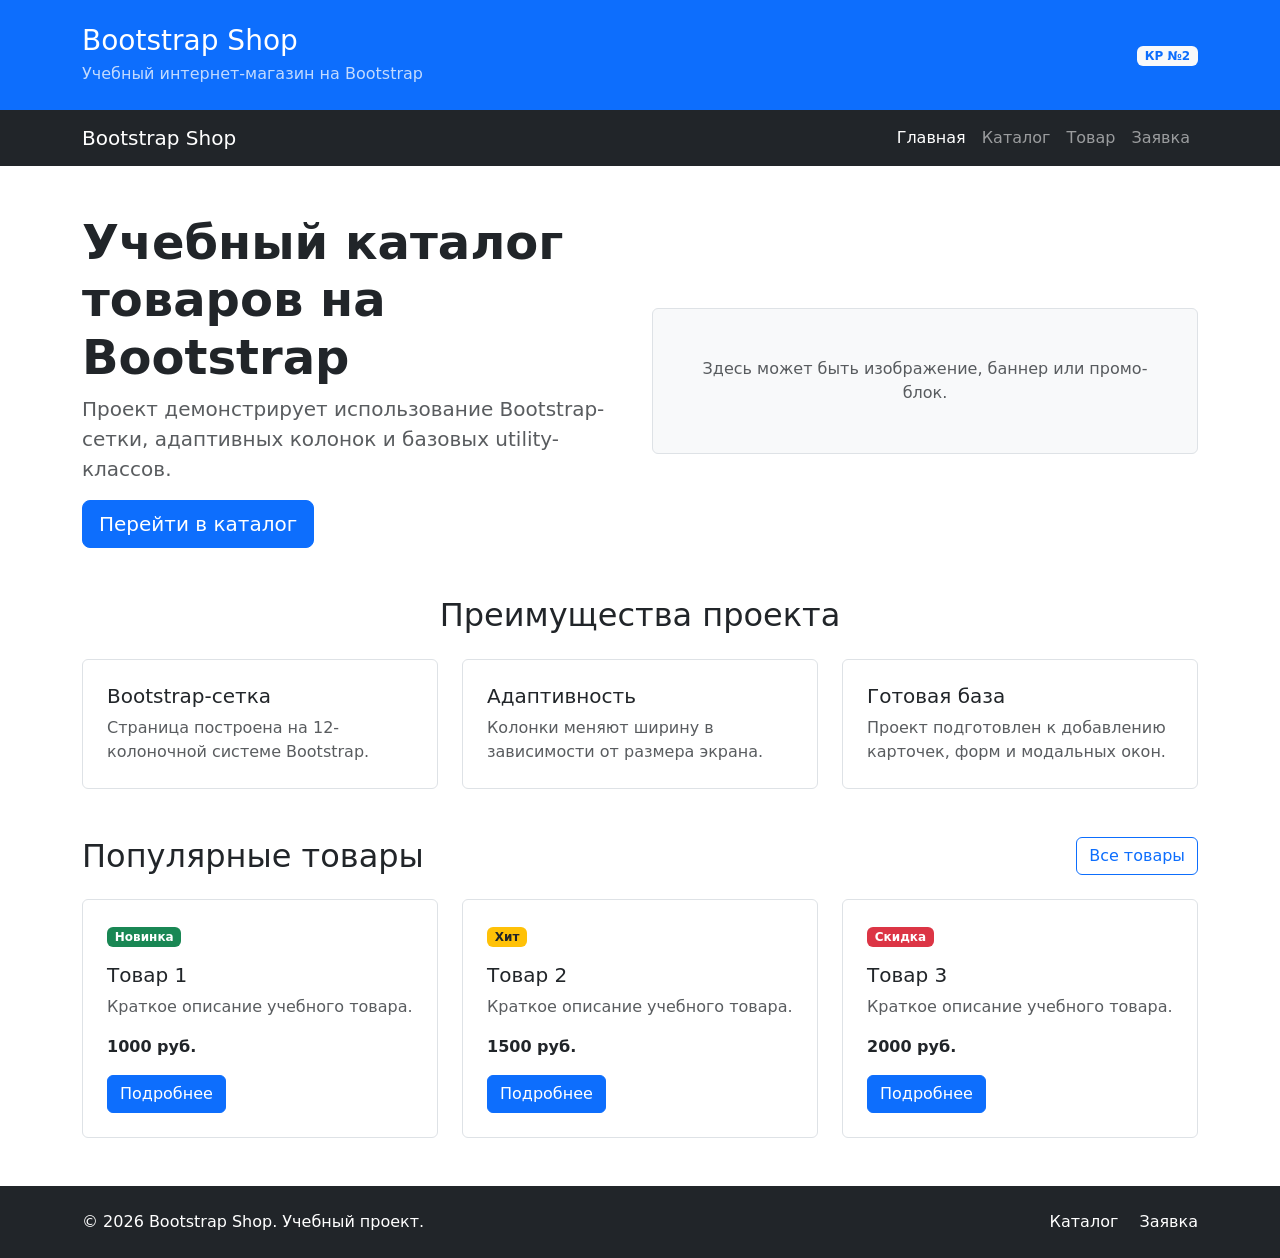
==== index.html @ 8add04d4 "feat: create Bootstrap grid homepage" ====
<!DOCTYPE html>
<html lang="ru">
<head>
  <meta charset="UTF-8">
  <meta name="viewport" content="width=device-width, initial-scale=1.0">
  <title>Главная — Bootstrap Shop</title>

  <link
    href="https://cdn.jsdelivr.net/npm/bootstrap@5.3.3/dist/css/bootstrap.min.css"
    rel="stylesheet"
  >
  <link rel="stylesheet" href="css/custom.css">
</head>
<body>
    <header class="bg-primary text-white py-4">
        <div class="container">
            <div class="row align-items-center">
            <div class="col-12 col-md-8">
                <h1 class="h3 mb-1">Bootstrap Shop</h1>
                <p class="mb-0 opacity-75">
                Учебный интернет-магазин на Bootstrap
                </p>
            </div>

            <div class="col-12 col-md-4 text-md-end mt-3 mt-md-0">
                <span class="badge bg-light text-primary">
                КР №2
                </span>
            </div>
            </div>
        </div>
    </header>

    <nav class="navbar navbar-expand-lg navbar-dark bg-dark">
        <div class="container">
            <a class="navbar-brand" href="index.html">Bootstrap Shop</a>

            <button
            class="navbar-toggler"
            type="button"
            data-bs-toggle="collapse"
            data-bs-target="#mainNavbar"
            aria-controls="mainNavbar"
            aria-expanded="false"
            aria-label="Переключить навигацию"
            >
            <span class="navbar-toggler-icon"></span>
            </button>

            <div class="collapse navbar-collapse" id="mainNavbar">
            <ul class="navbar-nav ms-auto">
                <li class="nav-item">
                <a class="nav-link active" aria-current="page" href="index.html">
                    Главная
                </a>
                </li>
                <li class="nav-item">
                <a class="nav-link" href="catalog.html">Каталог</a>
                </li>
                <li class="nav-item">
                <a class="nav-link" href="product.html">Товар</a>
                </li>
                <li class="nav-item">
                <a class="nav-link" href="order.html">Заявка</a>
                </li>
            </ul>
            </div>
        </div>
    </nav>

    <main>
        <section class="container my-5">
            <div class="row align-items-center g-4">
            <div class="col-12 col-lg-6">
                <h2 class="display-5 fw-bold">
                Учебный каталог товаров на Bootstrap
                </h2>
                <p class="lead text-muted">
                Проект демонстрирует использование Bootstrap-сетки,
                адаптивных колонок и базовых utility-классов.
                </p>
                <a class="btn btn-primary btn-lg" href="catalog.html">
                Перейти в каталог
                </a>
            </div>

            <div class="col-12 col-lg-6">
                <div class="p-5 bg-light border rounded text-center">
                <p class="mb-0 text-muted">
                    Здесь может быть изображение, баннер или промо-блок.
                </p>
                </div>
            </div>
            </div>
        </section>

        <section class="container my-5">
            <h2 class="text-center mb-4">Преимущества проекта</h2>

            <div class="row g-4">
                <div class="col-12 col-md-4">
                <div class="p-4 border rounded h-100 bg-white">
                    <h3 class="h5">Bootstrap-сетка</h3>
                    <p class="mb-0 text-muted">
                    Страница построена на 12-колоночной системе Bootstrap.
                    </p>
                </div>
                </div>

                <div class="col-12 col-md-4">
                <div class="p-4 border rounded h-100 bg-white">
                    <h3 class="h5">Адаптивность</h3>
                    <p class="mb-0 text-muted">
                    Колонки меняют ширину в зависимости от размера экрана.
                    </p>
                </div>
                </div>

                <div class="col-12 col-md-4">
                <div class="p-4 border rounded h-100 bg-white">
                    <h3 class="h5">Готовая база</h3>
                    <p class="mb-0 text-muted">
                    Проект подготовлен к добавлению карточек, форм и модальных окон.
                    </p>
                </div>
                </div>
            </div>
        </section>

        <section class="container my-5">
            <div class="d-flex justify-content-between align-items-center mb-4">
                <h2 class="mb-0">Популярные товары</h2>
                <a class="btn btn-outline-primary" href="catalog.html">
                Все товары
                </a>
            </div>

            <div class="row g-4">
                <div class="col-12 col-md-6 col-lg-4">
                <div class="border rounded h-100 p-4">
                    <span class="badge bg-success mb-3">Новинка</span>
                    <h3 class="h5">Товар 1</h3>
                    <p class="text-muted">
                    Краткое описание учебного товара.
                    </p>
                    <p class="fw-bold mb-3">1000 руб.</p>
                    <a class="btn btn-primary" href="product.html">
                    Подробнее
                    </a>
                </div>
                </div>

                <div class="col-12 col-md-6 col-lg-4">
                <div class="border rounded h-100 p-4">
                    <span class="badge bg-warning text-dark mb-3">Хит</span>
                    <h3 class="h5">Товар 2</h3>
                    <p class="text-muted">
                    Краткое описание учебного товара.
                    </p>
                    <p class="fw-bold mb-3">1500 руб.</p>
                    <a class="btn btn-primary" href="product.html">
                    Подробнее
                    </a>
                </div>
                </div>

                <div class="col-12 col-md-6 col-lg-4">
                <div class="border rounded h-100 p-4">
                    <span class="badge bg-danger mb-3">Скидка</span>
                    <h3 class="h5">Товар 3</h3>
                    <p class="text-muted">
                    Краткое описание учебного товара.
                    </p>
                    <p class="fw-bold mb-3">2000 руб.</p>
                    <a class="btn btn-primary" href="product.html">
                    Подробнее
                    </a>
                </div>
                </div>
            </div>
        </section>

        <footer class="bg-dark text-white py-4 mt-5">
            <div class="container">
                <div class="row align-items-center g-3">
                <div class="col-12 col-md-6">
                    <p class="mb-0">
                    &copy; 2026 Bootstrap Shop. Учебный проект.
                    </p>
                </div>

                <div class="col-12 col-md-6 text-md-end">
                    <a class="text-white text-decoration-none me-3" href="catalog.html">
                    Каталог
                    </a>
                    <a class="text-white text-decoration-none" href="order.html">
                    Заявка
                    </a>
                </div>
                </div>
            </div>
        </footer>

    </main>


    <script
        src="https://cdn.jsdelivr.net/npm/bootstrap@5.3.3/dist/js/bootstrap.bundle.min.js">
    </script>
</body>
</html>
---- css/custom.css ----
body {
  min-height: 100vh;
}

.placeholder-box {
  min-height: 240px;
}
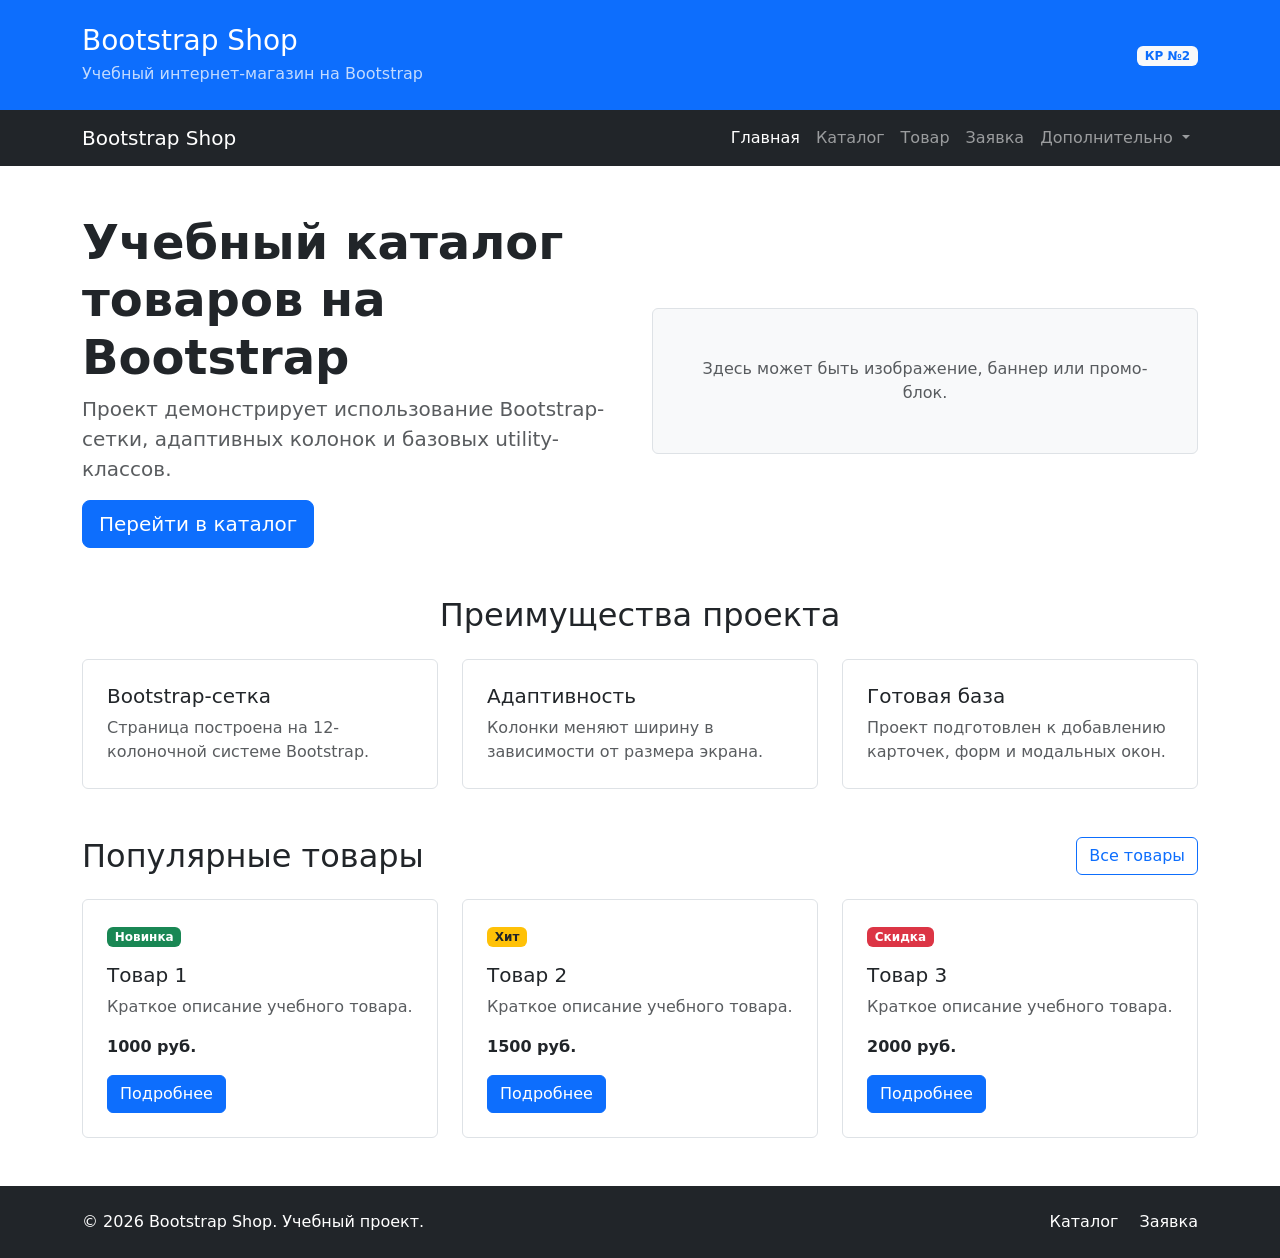
==== commit 9badb470: "feat: add Bootstrap components pages" ====
--- a/index.html
+++ b/index.html
@@ -50,23 +50,42 @@
             <div class="collapse navbar-collapse" id="mainNavbar">
             <ul class="navbar-nav ms-auto">
                 <li class="nav-item">
-                <a class="nav-link active" aria-current="page" href="index.html">
-                    Главная
+                <a class="nav-link active" href="index.html">Главная</a>
+                </li>
+
+                <li class="nav-item">
+                <a class="nav-link" href="catalog.html">Каталог</a>
+                </li>
+
+                <li class="nav-item">
+                <a class="nav-link" href="product.html">Товар</a>
+                </li>
+
+                <li class="nav-item">
+                <a class="nav-link" href="order.html">Заявка</a>
+                </li>
+
+                <li class="nav-item dropdown">
+                <a
+                    class="nav-link dropdown-toggle"
+                    href="#"
+                    role="button"
+                    data-bs-toggle="dropdown"
+                    aria-expanded="false"
+                >
+                    Дополнительно
                 </a>
-                </li>
-                <li class="nav-item">
-                <a class="nav-link" href="catalog.html">Каталог</a>
-                </li>
-                <li class="nav-item">
-                <a class="nav-link" href="product.html">Товар</a>
-                </li>
-                <li class="nav-item">
-                <a class="nav-link" href="order.html">Заявка</a>
+                <ul class="dropdown-menu">
+                    <li><a class="dropdown-item" href="catalog.html">Все товары</a></li>
+                    <li><a class="dropdown-item" href="order.html">Оформить заявку</a></li>
+                    <li><a class="dropdown-item" href="index.html#popular">Популярное</a></li>
+                </ul>
                 </li>
             </ul>
             </div>
         </div>
     </nav>
+
 
     <main>
         <section class="container my-5">
--- a/css/custom.css
+++ b/css/custom.css
@@ -5,3 +5,12 @@
 .placeholder-box {
   min-height: 240px;
 }
+
+.placeholder-image {
+  min-height: 320px;
+}
+
+.card-img-top {
+  height: 180px;
+  object-fit: cover;
+}
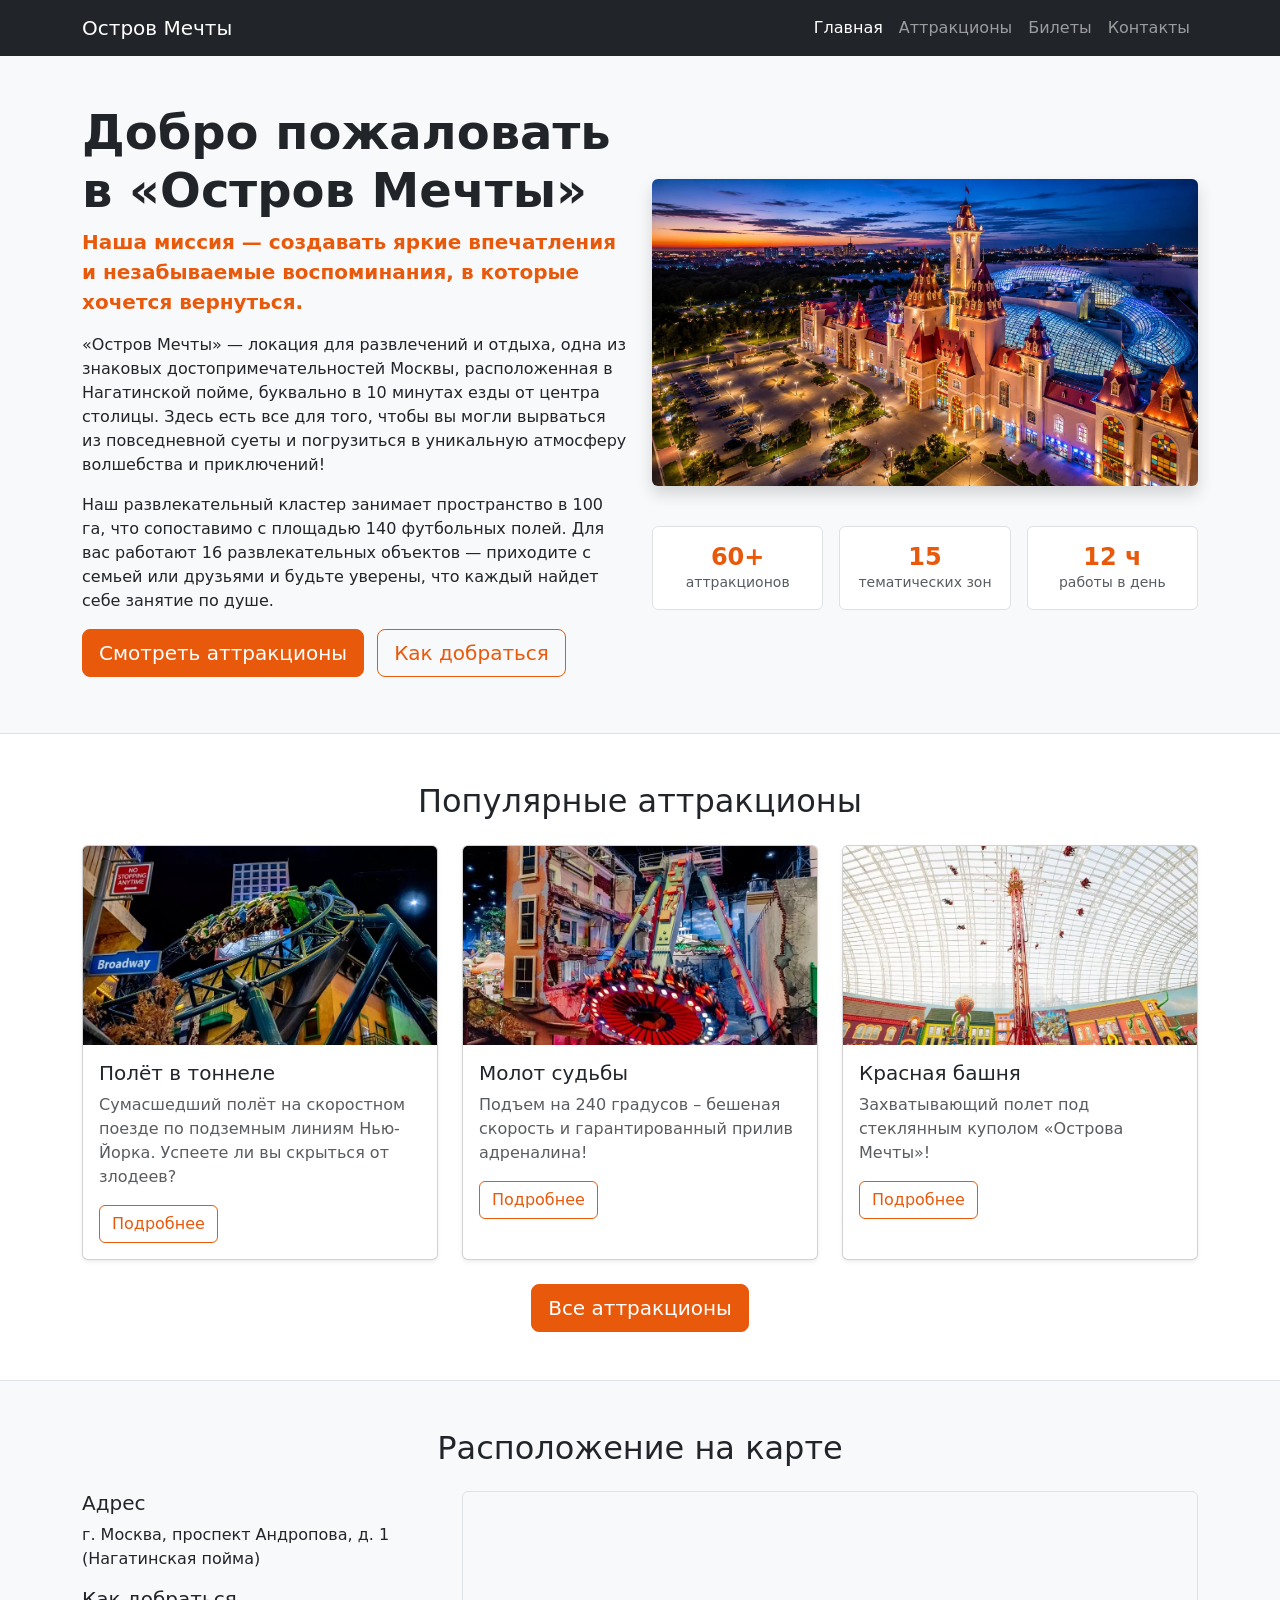
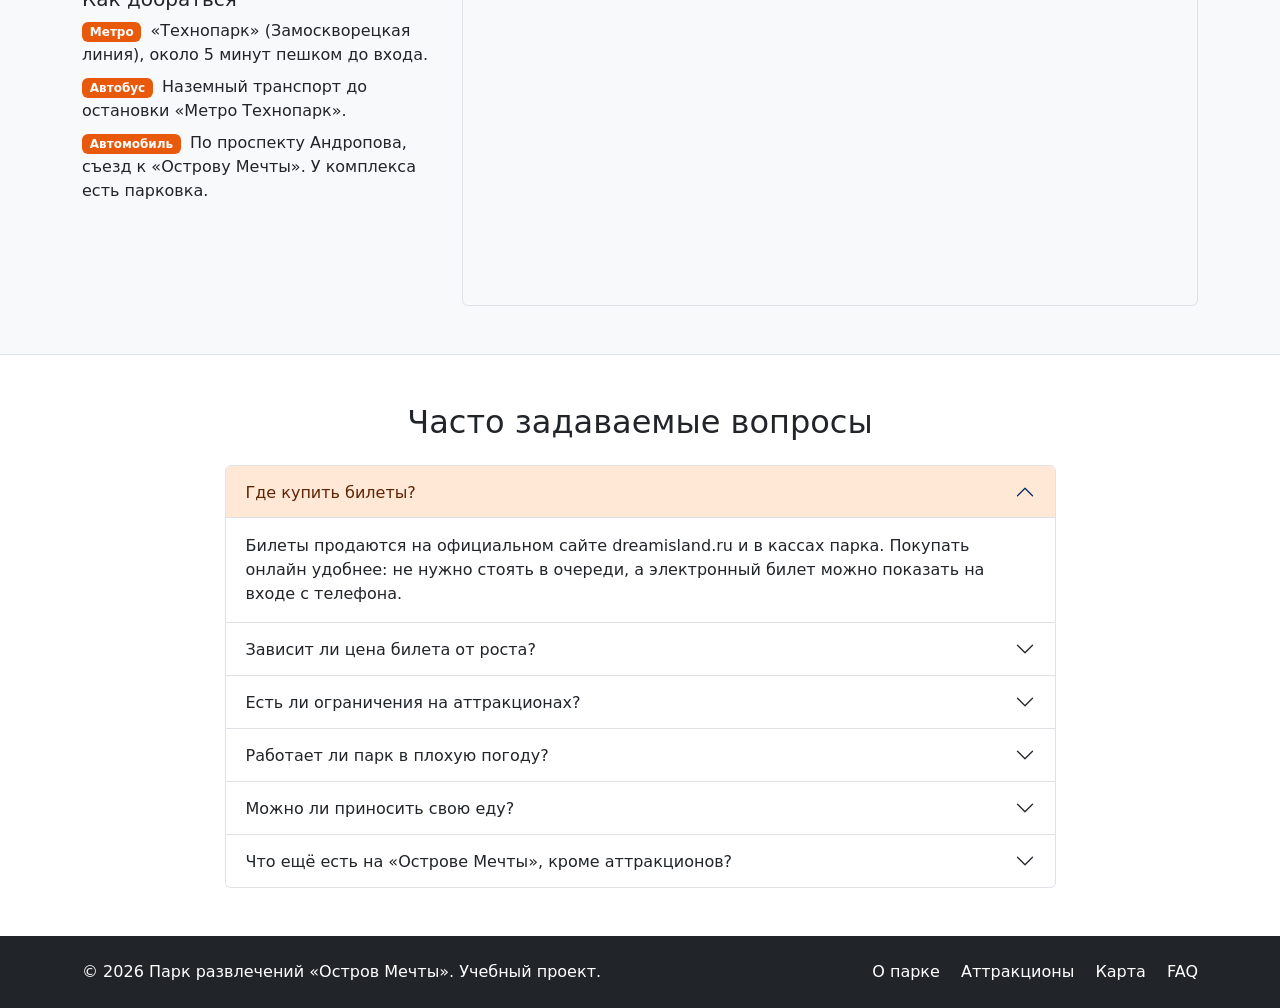
==== commit ef96093e: "fix: prepare Bootstrap project for submission" ====
--- a/index.html
+++ b/index.html
@@ -3,7 +3,7 @@
 <head>
   <meta charset="UTF-8">
   <meta name="viewport" content="width=device-width, initial-scale=1.0">
-  <title>Главная — Bootstrap Shop</title>
+  <title>Главная — Парк развлечений «Остров Мечты»</title>
 
   <link
     href="https://cdn.jsdelivr.net/npm/bootstrap@5.3.3/dist/css/bootstrap.min.css"
@@ -11,217 +11,288 @@
   >
   <link rel="stylesheet" href="css/custom.css">
 </head>
-<body>
-    <header class="bg-primary text-white py-4">
-        <div class="container">
-            <div class="row align-items-center">
-            <div class="col-12 col-md-8">
-                <h1 class="h3 mb-1">Bootstrap Shop</h1>
-                <p class="mb-0 opacity-75">
-                Учебный интернет-магазин на Bootstrap
-                </p>
-            </div>
-
-            <div class="col-12 col-md-4 text-md-end mt-3 mt-md-0">
-                <span class="badge bg-light text-primary">
-                КР №2
-                </span>
-            </div>
-            </div>
-        </div>
-    </header>
-
+<body class="theme-orange">
     <nav class="navbar navbar-expand-lg navbar-dark bg-dark">
         <div class="container">
-            <a class="navbar-brand" href="index.html">Bootstrap Shop</a>
+            <a class="navbar-brand" href="index.html">Остров Мечты</a>
 
             <button
-            class="navbar-toggler"
-            type="button"
-            data-bs-toggle="collapse"
-            data-bs-target="#mainNavbar"
-            aria-controls="mainNavbar"
-            aria-expanded="false"
-            aria-label="Переключить навигацию"
+                class="navbar-toggler"
+                type="button"
+                data-bs-toggle="collapse"
+                data-bs-target="#mainNavbar"
+                aria-controls="mainNavbar"
+                aria-expanded="false"
+                aria-label="Переключить навигацию"
             >
-            <span class="navbar-toggler-icon"></span>
+                <span class="navbar-toggler-icon"></span>
             </button>
 
             <div class="collapse navbar-collapse" id="mainNavbar">
-            <ul class="navbar-nav ms-auto">
-                <li class="nav-item">
-                <a class="nav-link active" href="index.html">Главная</a>
-                </li>
-
-                <li class="nav-item">
-                <a class="nav-link" href="catalog.html">Каталог</a>
-                </li>
-
-                <li class="nav-item">
-                <a class="nav-link" href="product.html">Товар</a>
-                </li>
-
-                <li class="nav-item">
-                <a class="nav-link" href="order.html">Заявка</a>
-                </li>
-
-                <li class="nav-item dropdown">
-                <a
-                    class="nav-link dropdown-toggle"
-                    href="#"
-                    role="button"
-                    data-bs-toggle="dropdown"
-                    aria-expanded="false"
-                >
-                    Дополнительно
-                </a>
-                <ul class="dropdown-menu">
-                    <li><a class="dropdown-item" href="catalog.html">Все товары</a></li>
-                    <li><a class="dropdown-item" href="order.html">Оформить заявку</a></li>
-                    <li><a class="dropdown-item" href="index.html#popular">Популярное</a></li>
+                <ul class="navbar-nav ms-auto">
+                    <li class="nav-item">
+                        <a class="nav-link active" aria-current="page" href="index.html">Главная</a>
+                    </li>
+                    <li class="nav-item">
+                        <a class="nav-link" href="catalog.html">Аттракционы</a>
+                    </li>
+                    <li class="nav-item">
+                        <a class="nav-link" href="order.html">Билеты</a>
+                    </li>
+                    <li class="nav-item">
+                        <a class="nav-link" href="contacts.html">Контакты</a>
+                    </li>
                 </ul>
-                </li>
-            </ul>
             </div>
         </div>
     </nav>
 
-
     <main>
-        <section class="container my-5">
-            <div class="row align-items-center g-4">
-            <div class="col-12 col-lg-6">
-                <h2 class="display-5 fw-bold">
-                Учебный каталог товаров на Bootstrap
-                </h2>
-                <p class="lead text-muted">
-                Проект демонстрирует использование Bootstrap-сетки,
-                адаптивных колонок и базовых utility-классов.
-                </p>
-                <a class="btn btn-primary btn-lg" href="catalog.html">
-                Перейти в каталог
-                </a>
-            </div>
-
-            <div class="col-12 col-lg-6">
-                <div class="p-5 bg-light border rounded text-center">
-                <p class="mb-0 text-muted">
-                    Здесь может быть изображение, баннер или промо-блок.
-                </p>
-                </div>
-            </div>
+        <section id="about" class="bg-light border-bottom">
+            <div class="container py-5">
+                <div class="row align-items-center g-4">
+                    <div class="col-12 col-lg-6">
+                        <h2 class="display-5 fw-bold">Добро пожаловать в «Остров Мечты»</h2>
+                        <p class="lead text-primary fw-semibold">
+                            Наша миссия — создавать яркие впечатления и незабываемые воспоминания, в которые хочется вернуться.
+                        </p>
+                        <p>
+                            «Остров Мечты» — локация для развлечений и отдыха, одна из знаковых достопримечательностей Москвы, расположенная в Нагатинской пойме, буквально в 10 минутах езды от центра столицы.
+                            Здесь есть все для того, чтобы вы могли вырваться из повседневной суеты и погрузиться в уникальную атмосферу волшебства и приключений!
+                        </p>
+                        <p>
+                            Наш развлекательный кластер занимает пространство в 100 га, что сопоставимо с площадью 140 футбольных полей. Для вас работают 16 развлекательных объектов — приходите с семьей или друзьями и будьте уверены, что каждый найдет себе занятие по душе.
+                        </p>
+                        <a class="btn btn-primary btn-lg me-2 mb-2" href="#attractions">Смотреть аттракционы</a>
+                        <a class="btn btn-outline-primary btn-lg mb-2" href="#map">Как добраться</a>
+                    </div>
+
+                    <div class="col-12 col-lg-6">
+                        <img
+                            src="images/pic1.jpg"
+                            class="img-fluid rounded shadow"
+                            alt="Общий вид парка развлечений «Остров Мечты» с колесом обозрения"
+                        >
+                        <div class="row text-center mt-4 g-3">
+                            <div class="col-4">
+                                <div class="p-3 bg-white border rounded h-100">
+                                    <p class="h4 fw-bold text-primary mb-0">60+</p>
+                                    <p class="small text-muted mb-0">аттракционов</p>
+                                </div>
+                            </div>
+                            <div class="col-4">
+                                <div class="p-3 bg-white border rounded h-100">
+                                    <p class="h4 fw-bold text-primary mb-0">15</p>
+                                    <p class="small text-muted mb-0">тематических зон</p>
+                                </div>
+                            </div>
+                            <div class="col-4">
+                                <div class="p-3 bg-white border rounded h-100">
+                                    <p class="h4 fw-bold text-primary mb-0">12 ч</p>
+                                    <p class="small text-muted mb-0">работы в день</p>
+                                </div>
+                            </div>
+                        </div>
+                    </div>
+                </div>
             </div>
         </section>
 
-        <section class="container my-5">
-            <h2 class="text-center mb-4">Преимущества проекта</h2>
-
-            <div class="row g-4">
-                <div class="col-12 col-md-4">
-                <div class="p-4 border rounded h-100 bg-white">
-                    <h3 class="h5">Bootstrap-сетка</h3>
-                    <p class="mb-0 text-muted">
-                    Страница построена на 12-колоночной системе Bootstrap.
-                    </p>
-                </div>
-                </div>
-
-                <div class="col-12 col-md-4">
-                <div class="p-4 border rounded h-100 bg-white">
-                    <h3 class="h5">Адаптивность</h3>
-                    <p class="mb-0 text-muted">
-                    Колонки меняют ширину в зависимости от размера экрана.
-                    </p>
-                </div>
-                </div>
-
-                <div class="col-12 col-md-4">
-                <div class="p-4 border rounded h-100 bg-white">
-                    <h3 class="h5">Готовая база</h3>
-                    <p class="mb-0 text-muted">
-                    Проект подготовлен к добавлению карточек, форм и модальных окон.
-                    </p>
-                </div>
-                </div>
-            </div>
-        </section>
-
-        <section class="container my-5">
-            <div class="d-flex justify-content-between align-items-center mb-4">
-                <h2 class="mb-0">Популярные товары</h2>
-                <a class="btn btn-outline-primary" href="catalog.html">
-                Все товары
-                </a>
-            </div>
+        <section id="attractions" class="container my-5">
+            <h2 class="text-center mb-4">Популярные аттракционы</h2>
 
             <div class="row g-4">
                 <div class="col-12 col-md-6 col-lg-4">
-                <div class="border rounded h-100 p-4">
-                    <span class="badge bg-success mb-3">Новинка</span>
-                    <h3 class="h5">Товар 1</h3>
-                    <p class="text-muted">
-                    Краткое описание учебного товара.
-                    </p>
-                    <p class="fw-bold mb-3">1000 руб.</p>
-                    <a class="btn btn-primary" href="product.html">
-                    Подробнее
-                    </a>
-                </div>
+                    <div class="card h-100 shadow-sm">
+                        <div class="ratio ratio-16x9"><img src="images/pic2.webp" class="card-img-top object-fit-cover" alt="Полёт в тоннеле с мёртвыми петлями"></div>
+                        <div class="card-body">
+                            <h3 class="h5 card-title">Полёт в тоннеле</h3>
+                            <p class="card-text text-muted">
+                                Сумасшедший полёт на скоростном поезде по подземным линиям Нью-Йорка. Успеете ли вы скрыться от злодеев?
+                            </p>
+                            <a class="btn btn-outline-primary" href="attraction-tunnel.html">Подробнее</a>
+                        </div>
+                    </div>
                 </div>
 
                 <div class="col-12 col-md-6 col-lg-4">
-                <div class="border rounded h-100 p-4">
-                    <span class="badge bg-warning text-dark mb-3">Хит</span>
-                    <h3 class="h5">Товар 2</h3>
-                    <p class="text-muted">
-                    Краткое описание учебного товара.
-                    </p>
-                    <p class="fw-bold mb-3">1500 руб.</p>
-                    <a class="btn btn-primary" href="product.html">
-                    Подробнее
-                    </a>
-                </div>
+                    <div class="card h-100 shadow-sm">
+                        <div class="ratio ratio-16x9"><img src="images/pic3.webp" class="card-img-top object-fit-cover" alt="Молот судьбы"></div>
+                        <div class="card-body">
+                            <h3 class="h5 card-title">Молот судьбы</h3>
+                            <p class="card-text text-muted">
+                                Подъем на 240 градусов – бешеная скорость и гарантированный прилив адреналина!
+                            </p>
+                            <a class="btn btn-outline-primary" href="attraction-hammer.html">Подробнее</a>
+                        </div>
+                    </div>
                 </div>
 
                 <div class="col-12 col-md-6 col-lg-4">
-                <div class="border rounded h-100 p-4">
-                    <span class="badge bg-danger mb-3">Скидка</span>
-                    <h3 class="h5">Товар 3</h3>
-                    <p class="text-muted">
-                    Краткое описание учебного товара.
-                    </p>
-                    <p class="fw-bold mb-3">2000 руб.</p>
-                    <a class="btn btn-primary" href="product.html">
-                    Подробнее
-                    </a>
-                </div>
-                </div>
+                    <div class="card h-100 shadow-sm">
+                        <div class="ratio ratio-16x9"><img src="images/pic4.webp" class="card-img-top object-fit-cover" alt="Красная башня"></div>
+                        <div class="card-body">
+                            <h3 class="h5 card-title">Красная башня</h3>
+                            <p class="card-text text-muted">
+                                Захватывающий полет под стеклянным куполом «Острова Мечты»!
+                            </p>
+                            <a class="btn btn-outline-primary" href="attraction-tower.html">Подробнее</a>
+                        </div>
+                    </div>
+                </div>
+            </div>
+            <div class="text-center mt-4">
+                <a class="btn btn-primary btn-lg" href="catalog.html">Все аттракционы</a>
             </div>
         </section>
 
-        <footer class="bg-dark text-white py-4 mt-5">
-            <div class="container">
-                <div class="row align-items-center g-3">
+        <section id="map" class="bg-light border-top border-bottom">
+            <div class="container py-5">
+                <h2 class="text-center mb-4">Расположение на карте</h2>
+
+                <div class="row g-4">
+                    <div class="col-12 col-lg-4">
+                        <h3 class="h5">Адрес</h3>
+                        <p>г. Москва, проспект Андропова, д. 1 (Нагатинская пойма)</p>
+
+                        <h3 class="h5">Как добраться</h3>
+                        <ul class="list-unstyled">
+                            <li class="mb-2">
+                                <span class="badge bg-primary me-1">Метро</span>
+                                «Технопарк» (Замоскворецкая линия), около 5 минут пешком до входа.
+                            </li>
+                            <li class="mb-2">
+                                <span class="badge bg-primary me-1">Автобус</span>
+                                Наземный транспорт до остановки «Метро Технопарк».
+                            </li>
+                            <li class="mb-2">
+                                <span class="badge bg-primary me-1">Автомобиль</span>
+                                По проспекту Андропова, съезд к «Острову Мечты». У комплекса есть парковка.
+                            </li>
+                        </ul>
+                    </div>
+
+                    <div class="col-12 col-lg-8">
+                        <div class="ratio ratio-16x9 border rounded overflow-hidden">
+                            <iframe
+                                src="https://yandex.ru/map-widget/v1/?text=Остров%20Мечты%2C%20проспект%20Андропова%2C%201%2C%20Москва&amp;z=15"
+                                title="Карта: расположение парка развлечений «Остров Мечты»"
+                                loading="lazy"
+                                allowfullscreen
+                            ></iframe>
+                        </div>
+                    </div>
+                </div>
+            </div>
+        </section>
+
+        <section id="faq" class="container my-5">
+            <h2 class="text-center mb-4">Часто задаваемые вопросы</h2>
+
+            <div class="row justify-content-center">
+                <div class="col-12 col-lg-9">
+                    <div class="accordion" id="faqAccordion">
+                        <div class="accordion-item">
+                            <h3 class="accordion-header">
+                                <button class="accordion-button" type="button" data-bs-toggle="collapse" data-bs-target="#faq1" aria-expanded="true" aria-controls="faq1">
+                                    Где купить билеты?
+                                </button>
+                            </h3>
+                            <div id="faq1" class="accordion-collapse collapse show" data-bs-parent="#faqAccordion">
+                                <div class="accordion-body">
+                                    Билеты продаются на официальном сайте dreamisland.ru и в кассах парка. Покупать онлайн удобнее: не нужно стоять в очереди, а электронный билет можно показать на входе с телефона.
+                                </div>
+                            </div>
+                        </div>
+
+                        <div class="accordion-item">
+                            <h3 class="accordion-header">
+                                <button class="accordion-button collapsed" type="button" data-bs-toggle="collapse" data-bs-target="#faq2" aria-expanded="false" aria-controls="faq2">
+                                    Зависит ли цена билета от роста?
+                                </button>
+                            </h3>
+                            <div id="faq2" class="accordion-collapse collapse" data-bs-parent="#faqAccordion">
+                                <div class="accordion-body">
+                                    Да. Категория билета определяется ростом гостя, а не возрастом: рост измеряют на входе. Стоимость также зависит от дня посещения (будни или выходные). Актуальные цены смотрите на сайте парка.
+                                </div>
+                            </div>
+                        </div>
+
+                        <div class="accordion-item">
+                            <h3 class="accordion-header">
+                                <button class="accordion-button collapsed" type="button" data-bs-toggle="collapse" data-bs-target="#faq3" aria-expanded="false" aria-controls="faq3">
+                                    Есть ли ограничения на аттракционах?
+                                </button>
+                            </h3>
+                            <div id="faq3" class="accordion-collapse collapse" data-bs-parent="#faqAccordion">
+                                <div class="accordion-body">
+                                    У каждого аттракциона свои требования по росту, а иногда и по состоянию здоровья. Они указаны на табличке у входа на аттракцион. Маленькие дети катаются только в сопровождении взрослого.
+                                </div>
+                            </div>
+                        </div>
+
+                        <div class="accordion-item">
+                            <h3 class="accordion-header">
+                                <button class="accordion-button collapsed" type="button" data-bs-toggle="collapse" data-bs-target="#faq4" aria-expanded="false" aria-controls="faq4">
+                                    Работает ли парк в плохую погоду?
+                                </button>
+                            </h3>
+                            <div id="faq4" class="accordion-collapse collapse" data-bs-parent="#faqAccordion">
+                                <div class="accordion-body">
+                                    Да. Тематический парк «Острова Мечты» крытый: аттракционы находятся под стеклянным куполом, поэтому дождь, снег и мороз не помешают отдыху в любое время года.
+                                </div>
+                            </div>
+                        </div>
+
+                        <div class="accordion-item">
+                            <h3 class="accordion-header">
+                                <button class="accordion-button collapsed" type="button" data-bs-toggle="collapse" data-bs-target="#faq5" aria-expanded="false" aria-controls="faq5">
+                                    Можно ли приносить свою еду?
+                                </button>
+                            </h3>
+                            <div id="faq5" class="accordion-collapse collapse" data-bs-parent="#faqAccordion">
+                                <div class="accordion-body">
+                                    Правила парка не разрешают проносить свою еду и напитки. На территории работают кафе и рестораны на любой вкус и бюджет.
+                                </div>
+                            </div>
+                        </div>
+
+                        <div class="accordion-item">
+                            <h3 class="accordion-header">
+                                <button class="accordion-button collapsed" type="button" data-bs-toggle="collapse" data-bs-target="#faq6" aria-expanded="false" aria-controls="faq6">
+                                    Что ещё есть на «Острове Мечты», кроме аттракционов?
+                                </button>
+                            </h3>
+                            <div id="faq6" class="accordion-collapse collapse" data-bs-parent="#faqAccordion">
+                                <div class="accordion-body">
+                                    Кроме тематического парка, в комплексе есть торговая галерея с магазинами, кинотеатр, концертный зал, рестораны и большой ландшафтный парк для прогулок.
+                                </div>
+                            </div>
+                        </div>
+                    </div>
+                </div>
+            </div>
+        </section>
+    </main>
+
+    <footer class="bg-dark text-white py-4 mt-5">
+        <div class="container">
+            <div class="row align-items-center g-3">
                 <div class="col-12 col-md-6">
                     <p class="mb-0">
-                    &copy; 2026 Bootstrap Shop. Учебный проект.
+                        &copy; 2026 Парк развлечений «Остров Мечты». Учебный проект.
                     </p>
                 </div>
 
                 <div class="col-12 col-md-6 text-md-end">
-                    <a class="text-white text-decoration-none me-3" href="catalog.html">
-                    Каталог
-                    </a>
-                    <a class="text-white text-decoration-none" href="order.html">
-                    Заявка
-                    </a>
-                </div>
-                </div>
-            </div>
-        </footer>
-
-    </main>
-
+                    <a class="text-white text-decoration-none me-3" href="#about">О парке</a>
+                    <a class="text-white text-decoration-none me-3" href="#attractions">Аттракционы</a>
+                    <a class="text-white text-decoration-none me-3" href="#map">Карта</a>
+                    <a class="text-white text-decoration-none" href="#faq">FAQ</a>
+                </div>
+            </div>
+        </div>
+    </footer>
 
     <script
         src="https://cdn.jsdelivr.net/npm/bootstrap@5.3.3/dist/js/bootstrap.bundle.min.js">
--- a/css/custom.css
+++ b/css/custom.css
@@ -1,16 +1,36 @@
-body {
-  min-height: 100vh;
+.theme-orange {
+  --bs-primary: #e8590c;
+  --bs-primary-rgb: 232, 89, 12;
+  --bs-primary-text-emphasis: #5d2405;
+  --bs-primary-bg-subtle: #ffe8d6;
+  --bs-link-color-rgb: 232, 89, 12;
+  --bs-link-hover-color-rgb: 194, 74, 10;
 }
 
-.placeholder-box {
-  min-height: 240px;
+.theme-orange .btn-primary,
+.theme-orange .btn-outline-primary {
+  --bs-btn-border-color: #e8590c;
+  --bs-btn-hover-bg: #c24a0a;
+  --bs-btn-hover-border-color: #c24a0a;
+  --bs-btn-active-bg: #e8590c;
+  --bs-btn-active-border-color: #e8590c;
 }
 
-.placeholder-image {
-  min-height: 320px;
+.theme-orange .btn-primary {
+  --bs-btn-bg: #e8590c;
 }
 
-.card-img-top {
-  height: 180px;
-  object-fit: cover;
+.theme-orange .btn-outline-primary {
+  --bs-btn-color: #e8590c;
 }
+
+:root {
+  scroll-behavior: auto;
+}
+
+*,
+*::before,
+*::after {
+  transition: none !important;
+  animation: none !important;
+}
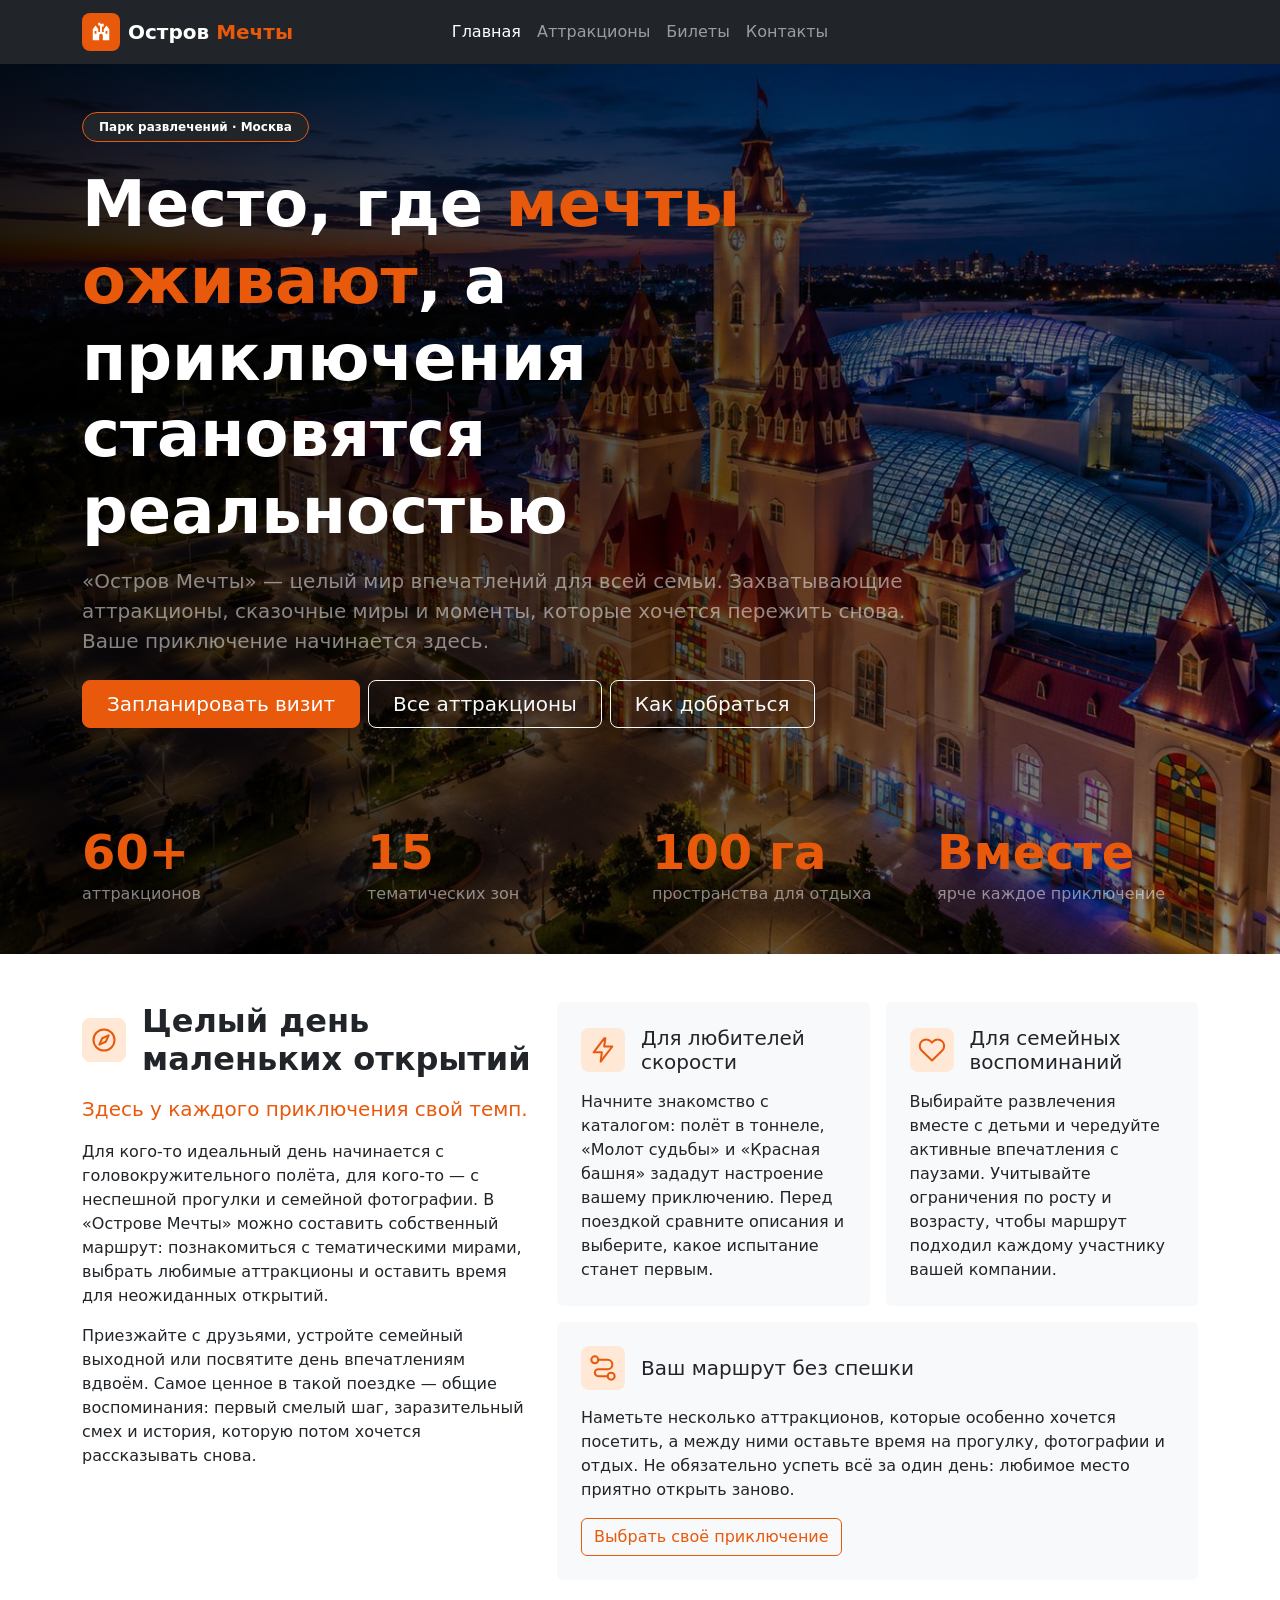
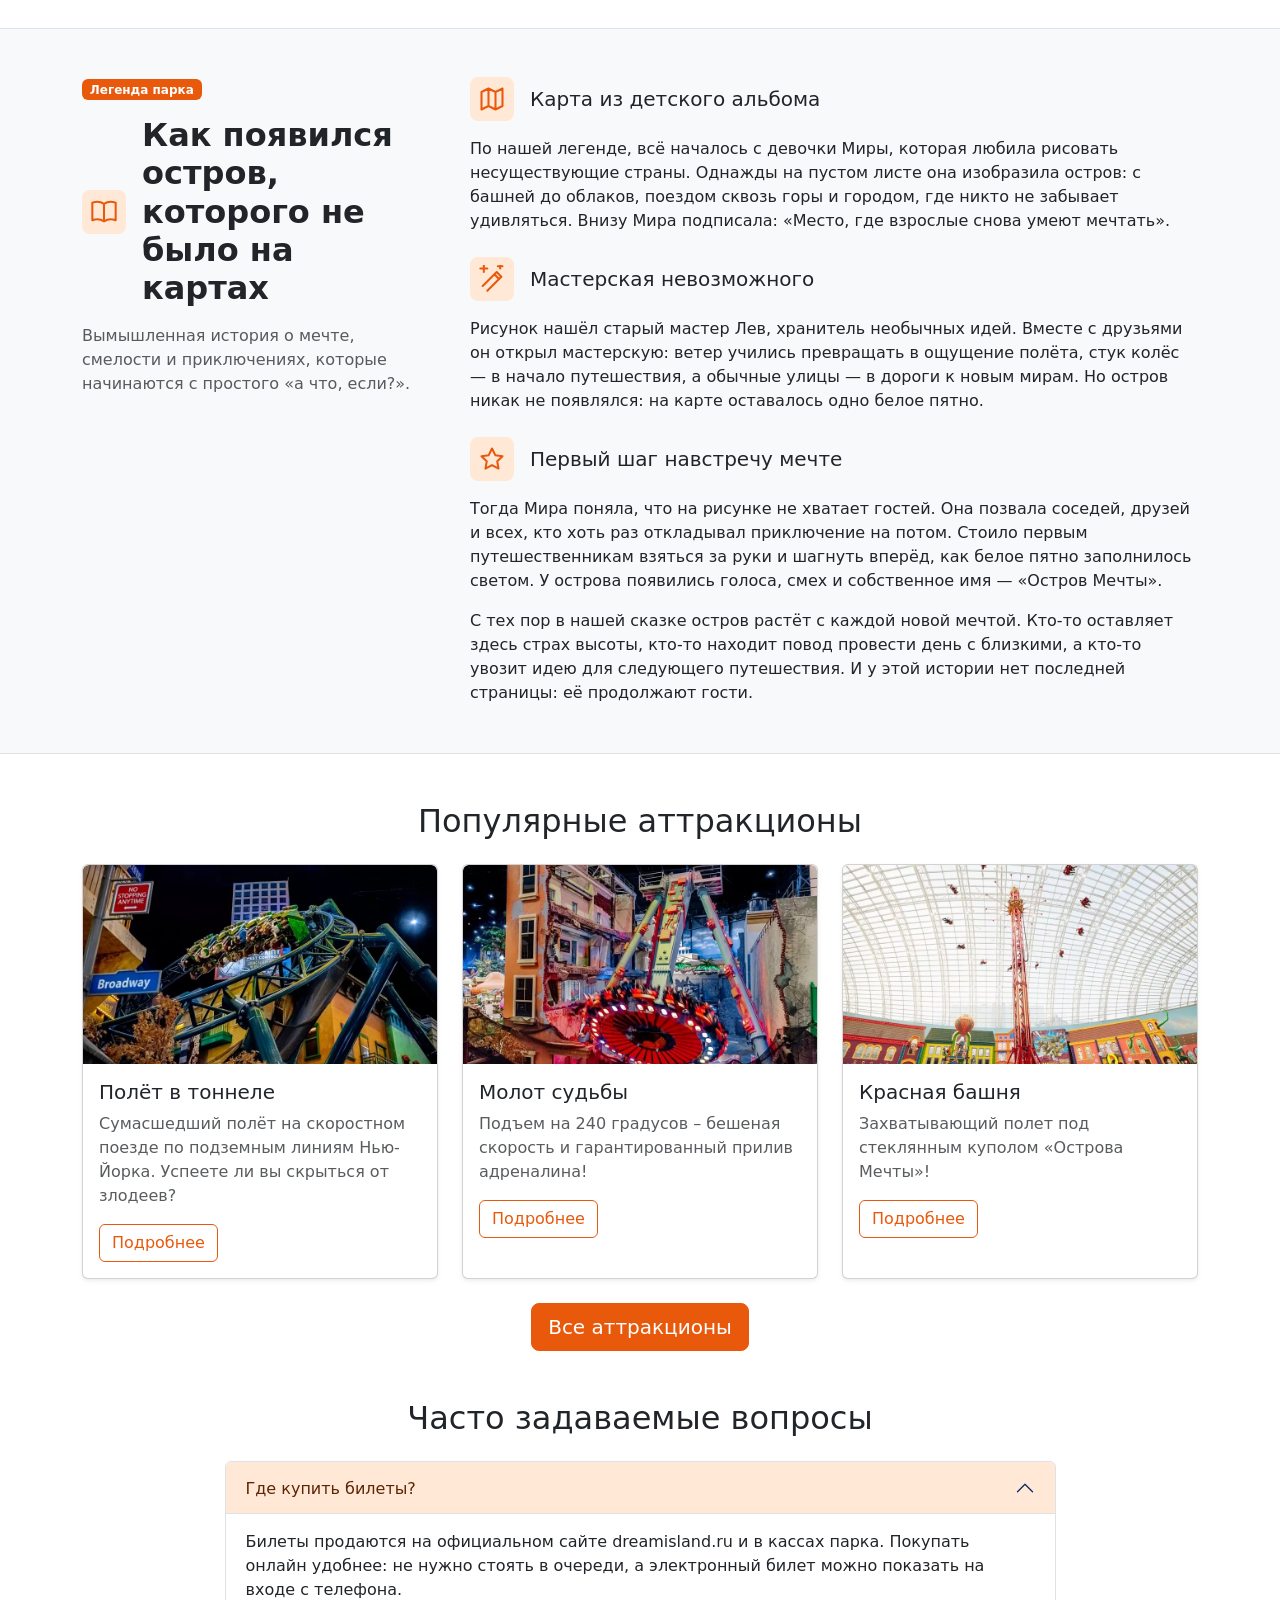
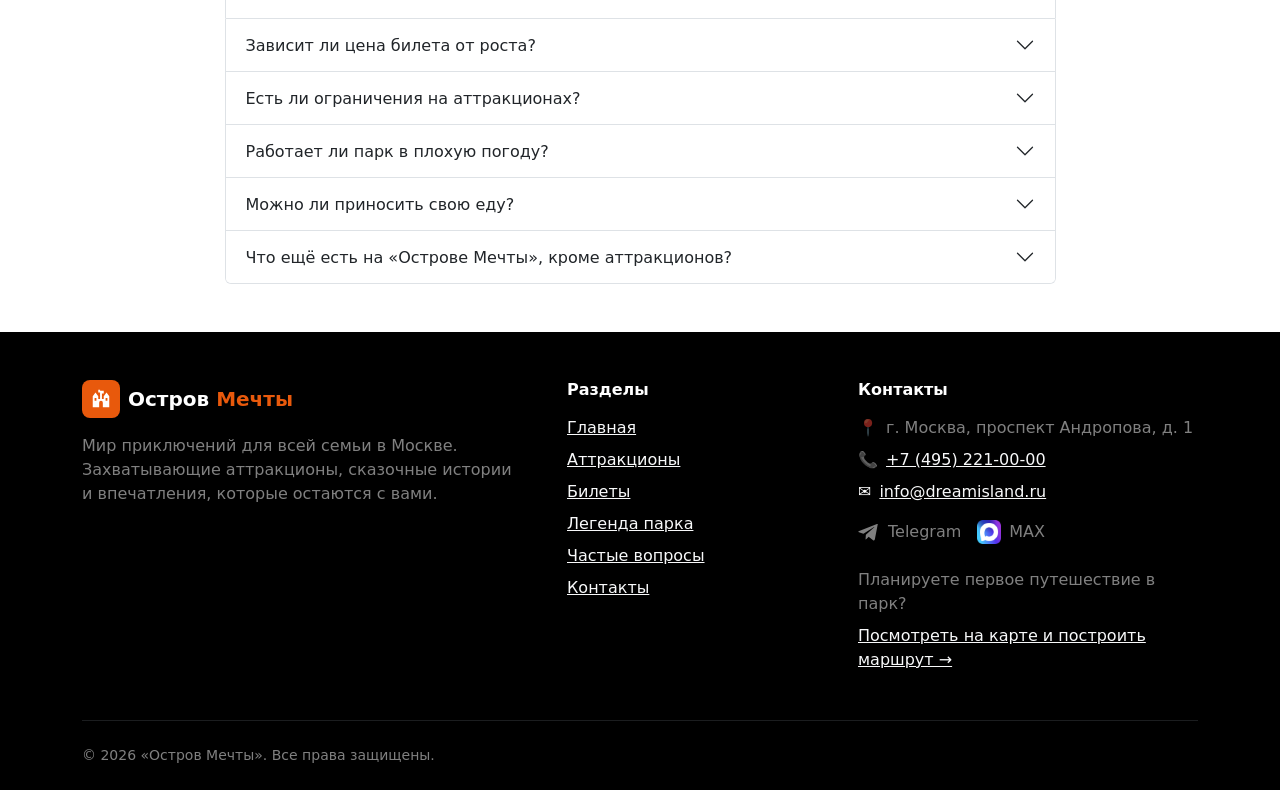
==== commit 622141da: "fix: 2nd prepare Bootstrap project for submission" ====
--- a/index.html
+++ b/index.html
@@ -12,9 +12,9 @@
   <link rel="stylesheet" href="css/custom.css">
 </head>
 <body class="theme-orange">
-    <nav class="navbar navbar-expand-lg navbar-dark bg-dark">
-        <div class="container">
-            <a class="navbar-brand" href="index.html">Остров Мечты</a>
+    <nav class="navbar navbar-expand-lg navbar-dark bg-dark sticky-top">
+        <div class="container position-relative">
+            <a class="navbar-brand d-inline-flex align-items-center gap-2 fw-bold" href="index.html"><span class="d-inline-flex align-items-center justify-content-center bg-primary rounded-3 p-2 flex-shrink-0" aria-hidden="true"><svg xmlns="http://www.w3.org/2000/svg" width="22" height="22" viewBox="0 0 24 24" fill="currentColor" focusable="false"><path d="M3 21V9l3-4 3 4v3h2V5H9V2h2v1h4v3h-2v6h2V9l3-4 3 4v12h-7v-5a2 2 0 0 0-4 0v5H3Zm2-10v3h2v-3H5Zm12 0v3h2v-3h-2Z"/></svg></span><span>Остров <span class="text-primary">Мечты</span></span></a>
 
             <button
                 class="navbar-toggler"
@@ -29,7 +29,7 @@
             </button>
 
             <div class="collapse navbar-collapse" id="mainNavbar">
-                <ul class="navbar-nav ms-auto">
+                <ul class="navbar-nav mx-auto align-items-center">
                     <li class="nav-item">
                         <a class="nav-link active" aria-current="page" href="index.html">Главная</a>
                     </li>
@@ -48,95 +48,115 @@
     </nav>
 
     <main>
-        <section id="about" class="bg-light border-bottom">
+        <section id="about" class="park-hero d-flex align-items-center text-white" aria-labelledby="hero-title">
             <div class="container py-5">
-                <div class="row align-items-center g-4">
-                    <div class="col-12 col-lg-6">
-                        <h2 class="display-5 fw-bold">Добро пожаловать в «Остров Мечты»</h2>
-                        <p class="lead text-primary fw-semibold">
-                            Наша миссия — создавать яркие впечатления и незабываемые воспоминания, в которые хочется вернуться.
-                        </p>
-                        <p>
-                            «Остров Мечты» — локация для развлечений и отдыха, одна из знаковых достопримечательностей Москвы, расположенная в Нагатинской пойме, буквально в 10 минутах езды от центра столицы.
-                            Здесь есть все для того, чтобы вы могли вырваться из повседневной суеты и погрузиться в уникальную атмосферу волшебства и приключений!
-                        </p>
-                        <p>
-                            Наш развлекательный кластер занимает пространство в 100 га, что сопоставимо с площадью 140 футбольных полей. Для вас работают 16 развлекательных объектов — приходите с семьей или друзьями и будьте уверены, что каждый найдет себе занятие по душе.
-                        </p>
-                        <a class="btn btn-primary btn-lg me-2 mb-2" href="#attractions">Смотреть аттракционы</a>
-                        <a class="btn btn-outline-primary btn-lg mb-2" href="#map">Как добраться</a>
-                    </div>
-
-                    <div class="col-12 col-lg-6">
-                        <img
-                            src="images/pic1.jpg"
-                            class="img-fluid rounded shadow"
-                            alt="Общий вид парка развлечений «Остров Мечты» с колесом обозрения"
-                        >
-                        <div class="row text-center mt-4 g-3">
-                            <div class="col-4">
-                                <div class="p-3 bg-white border rounded h-100">
-                                    <p class="h4 fw-bold text-primary mb-0">60+</p>
-                                    <p class="small text-muted mb-0">аттракционов</p>
-                                </div>
-                            </div>
-                            <div class="col-4">
-                                <div class="p-3 bg-white border rounded h-100">
-                                    <p class="h4 fw-bold text-primary mb-0">15</p>
-                                    <p class="small text-muted mb-0">тематических зон</p>
-                                </div>
-                            </div>
-                            <div class="col-4">
-                                <div class="p-3 bg-white border rounded h-100">
-                                    <p class="h4 fw-bold text-primary mb-0">12 ч</p>
-                                    <p class="small text-muted mb-0">работы в день</p>
-                                </div>
-                            </div>
-                        </div>
-                    </div>
+                <div class="row">
+                    <div class="col-12 col-lg-10 col-xl-9">
+                        <span class="badge rounded-pill border border-primary bg-dark px-3 py-2 mb-4">Парк развлечений · Москва</span>
+                        <h1 id="hero-title" class="display-3 fw-bold mb-3">Место, где <span class="text-primary">мечты оживают</span>, а приключения становятся реальностью</h1>
+                        <p class="lead text-white-50 mb-4">«Остров Мечты» — целый мир впечатлений для всей семьи. Захватывающие аттракционы, сказочные миры и моменты, которые хочется пережить снова. Ваше приключение начинается здесь.</p>
+                        <div class="d-flex flex-wrap gap-2">
+                            <a class="btn btn-primary btn-lg px-4" href="order.html">Запланировать визит</a>
+                            <a class="btn btn-outline-light btn-lg px-4" href="catalog.html">Все аттракционы</a>
+                            <a class="btn btn-outline-light btn-lg px-4" href="contacts.html#map">Как добраться</a>
+                        </div>
+                    </div>
+                </div>
+                <div class="row row-cols-2 row-cols-lg-4 g-4 mt-5 pt-lg-4">
+                    <div class="col"><p class="display-5 fw-bold text-primary mb-0">60+</p><p class="text-white-50 mb-0">аттракционов</p></div>
+                    <div class="col"><p class="display-5 fw-bold text-primary mb-0">15</p><p class="text-white-50 mb-0">тематических зон</p></div>
+                    <div class="col"><p class="display-5 fw-bold text-primary mb-0">100 га</p><p class="text-white-50 mb-0">пространства для отдыха</p></div>
+                    <div class="col"><p class="display-5 fw-bold text-primary mb-0">Вместе</p><p class="text-white-50 mb-0">ярче каждое приключение</p></div>
                 </div>
             </div>
         </section>
 
+        <section id="park-life" class="container my-5" aria-labelledby="park-life-title">
+            <div class="row g-4 align-items-start">
+                <div class="col-12 col-lg-5">
+                    <div class="d-flex align-items-center gap-3 mb-3"><span class="d-inline-flex align-items-center justify-content-center text-primary bg-primary-subtle rounded-3 p-2 flex-shrink-0" aria-hidden="true"><svg xmlns="http://www.w3.org/2000/svg" width="28" height="28" viewBox="0 0 24 24" fill="none" stroke="currentColor" stroke-width="1.75" stroke-linecap="round" stroke-linejoin="round" focusable="false"><circle cx="12" cy="12" r="9"/><path d="m16 8-2.5 5.5L8 16l2.5-5.5L16 8Z"/></svg></span><h2 id="park-life-title" class="mb-0 fw-bold">Целый день маленьких открытий</h2></div>
+                    <p class="lead text-primary">Здесь у каждого приключения свой темп.</p>
+                    <p>Для кого-то идеальный день начинается с головокружительного полёта, для кого-то — с неспешной прогулки и семейной фотографии. В «Острове Мечты» можно составить собственный маршрут: познакомиться с тематическими мирами, выбрать любимые аттракционы и оставить время для неожиданных открытий.</p>
+                    <p class="mb-0">Приезжайте с друзьями, устройте семейный выходной или посвятите день впечатлениям вдвоём. Самое ценное в такой поездке — общие воспоминания: первый смелый шаг, заразительный смех и история, которую потом хочется рассказывать снова.</p>
+                </div>
+                <div class="col-12 col-lg-7">
+                    <div class="row g-3">
+                        <div class="col-12 col-md-6"><article class="card h-100 border-0 bg-light"><div class="card-body p-4">
+                            <div class="d-flex align-items-center gap-3 mb-3"><span class="d-inline-flex align-items-center justify-content-center text-primary bg-primary-subtle rounded-3 p-2 flex-shrink-0" aria-hidden="true"><svg xmlns="http://www.w3.org/2000/svg" width="28" height="28" viewBox="0 0 24 24" fill="none" stroke="currentColor" stroke-width="1.75" stroke-linecap="round" stroke-linejoin="round" focusable="false"><path d="m13 2-9 12h7l-1 8 10-13h-7l1-7Z"/></svg></span><h3 class="mb-0 h5">Для любителей скорости</h3></div>
+                            <p class="mb-0">Начните знакомство с каталогом: полёт в тоннеле, «Молот судьбы» и «Красная башня» зададут настроение вашему приключению. Перед поездкой сравните описания и выберите, какое испытание станет первым.</p>
+                        </div></article></div>
+                        <div class="col-12 col-md-6"><article class="card h-100 border-0 bg-light"><div class="card-body p-4">
+                            <div class="d-flex align-items-center gap-3 mb-3"><span class="d-inline-flex align-items-center justify-content-center text-primary bg-primary-subtle rounded-3 p-2 flex-shrink-0" aria-hidden="true"><svg xmlns="http://www.w3.org/2000/svg" width="28" height="28" viewBox="0 0 24 24" fill="none" stroke="currentColor" stroke-width="1.75" stroke-linecap="round" stroke-linejoin="round" focusable="false"><path d="M20.8 4.6a5.5 5.5 0 0 0-7.8 0L12 5.7l-1.1-1.1a5.5 5.5 0 0 0-7.8 7.8L12 21l8.8-8.6a5.5 5.5 0 0 0 0-7.8Z"/></svg></span><h3 class="mb-0 h5">Для семейных воспоминаний</h3></div>
+                            <p class="mb-0">Выбирайте развлечения вместе с детьми и чередуйте активные впечатления с паузами. Учитывайте ограничения по росту и возрасту, чтобы маршрут подходил каждому участнику вашей компании.</p>
+                        </div></article></div>
+                        <div class="col-12"><article class="card border-0 bg-light"><div class="card-body p-4">
+                            <div class="d-flex align-items-center gap-3 mb-3"><span class="d-inline-flex align-items-center justify-content-center text-primary bg-primary-subtle rounded-3 p-2 flex-shrink-0" aria-hidden="true"><svg xmlns="http://www.w3.org/2000/svg" width="28" height="28" viewBox="0 0 24 24" fill="none" stroke="currentColor" stroke-width="1.75" stroke-linecap="round" stroke-linejoin="round" focusable="false"><circle cx="5" cy="5" r="3"/><circle cx="19" cy="19" r="3"/><path d="M8 5h8a4 4 0 0 1 0 8H8a3 3 0 0 0 0 6h8"/></svg></span><h3 class="mb-0 h5">Ваш маршрут без спешки</h3></div>
+                            <p>Наметьте несколько аттракционов, которые особенно хочется посетить, а между ними оставьте время на прогулку, фотографии и отдых. Не обязательно успеть всё за один день: любимое место приятно открыть заново.</p>
+                            <a class="btn btn-outline-primary" href="catalog.html">Выбрать своё приключение</a>
+                        </div></article></div>
+                    </div>
+                </div>
+            </div>
+        </section>
+        <section id="park-story" class="bg-light border-top border-bottom" aria-labelledby="park-story-title">
+            <div class="container py-5">
+                <div class="row g-4 gx-lg-5">
+                    <div class="col-12 col-lg-4">
+                        <span class="badge text-bg-primary mb-3">Легенда парка</span>
+                        <div class="d-flex align-items-center gap-3 mb-3"><span class="d-inline-flex align-items-center justify-content-center text-primary bg-primary-subtle rounded-3 p-2 flex-shrink-0" aria-hidden="true"><svg xmlns="http://www.w3.org/2000/svg" width="28" height="28" viewBox="0 0 24 24" fill="none" stroke="currentColor" stroke-width="1.75" stroke-linecap="round" stroke-linejoin="round" focusable="false"><path d="M12 5C9 3 5 3 2 4v15c3-1 7-1 10 1 3-2 7-2 10-1V4c-3-1-7-1-10 1Zm0 0v15"/></svg></span><h2 id="park-story-title" class="mb-0 fw-bold">Как появился остров, которого не было на картах</h2></div>
+                        <p class="text-body-secondary mb-0">Вымышленная история о мечте, смелости и приключениях, которые начинаются с простого «а что, если?».</p>
+                    </div>
+                    <div class="col-12 col-lg-8">
+                        <div class="d-flex align-items-center gap-3 mb-3"><span class="d-inline-flex align-items-center justify-content-center text-primary bg-primary-subtle rounded-3 p-2 flex-shrink-0" aria-hidden="true"><svg xmlns="http://www.w3.org/2000/svg" width="28" height="28" viewBox="0 0 24 24" fill="none" stroke="currentColor" stroke-width="1.75" stroke-linecap="round" stroke-linejoin="round" focusable="false"><path d="m3 6 6-3 6 3 6-3v15l-6 3-6-3-6 3V6Zm6-3v15m6-12v15"/></svg></span><h3 class="mb-0 h5">Карта из детского альбома</h3></div>
+                        <p>По нашей легенде, всё началось с девочки Миры, которая любила рисовать несуществующие страны. Однажды на пустом листе она изобразила остров: с башней до облаков, поездом сквозь горы и городом, где никто не забывает удивляться. Внизу Мира подписала: «Место, где взрослые снова умеют мечтать».</p>
+                        <div class="d-flex align-items-center gap-3 mb-3 mt-4"><span class="d-inline-flex align-items-center justify-content-center text-primary bg-primary-subtle rounded-3 p-2 flex-shrink-0" aria-hidden="true"><svg xmlns="http://www.w3.org/2000/svg" width="28" height="28" viewBox="0 0 24 24" fill="none" stroke="currentColor" stroke-width="1.75" stroke-linecap="round" stroke-linejoin="round" focusable="false"><path d="m4 20 12-12 4 4L8 24M14 10l4 4M5 2v6M2 5h6M19 1v4M17 3h4" transform="translate(0 -2)"/></svg></span><h3 class="mb-0 h5">Мастерская невозможного</h3></div>
+                        <p>Рисунок нашёл старый мастер Лев, хранитель необычных идей. Вместе с друзьями он открыл мастерскую: ветер учились превращать в ощущение полёта, стук колёс — в начало путешествия, а обычные улицы — в дороги к новым мирам. Но остров никак не появлялся: на карте оставалось одно белое пятно.</p>
+                        <div class="d-flex align-items-center gap-3 mb-3 mt-4"><span class="d-inline-flex align-items-center justify-content-center text-primary bg-primary-subtle rounded-3 p-2 flex-shrink-0" aria-hidden="true"><svg xmlns="http://www.w3.org/2000/svg" width="28" height="28" viewBox="0 0 24 24" fill="none" stroke="currentColor" stroke-width="1.75" stroke-linecap="round" stroke-linejoin="round" focusable="false"><path d="m12 3 2.8 5.7 6.2.9-4.5 4.4 1.1 6.2-5.6-3-5.6 3 1.1-6.2L3 9.6l6.2-.9L12 3Z"/></svg></span><h3 class="mb-0 h5">Первый шаг навстречу мечте</h3></div>
+                        <p>Тогда Мира поняла, что на рисунке не хватает гостей. Она позвала соседей, друзей и всех, кто хоть раз откладывал приключение на потом. Стоило первым путешественникам взяться за руки и шагнуть вперёд, как белое пятно заполнилось светом. У острова появились голоса, смех и собственное имя — «Остров Мечты».</p>
+                        <p class="mb-0">С тех пор в нашей сказке остров растёт с каждой новой мечтой. Кто-то оставляет здесь страх высоты, кто-то находит повод провести день с близкими, а кто-то увозит идею для следующего путешествия. И у этой истории нет последней страницы: её продолжают гости.</p>
+                    </div>
+                </div>
+            </div>
+        </section>
         <section id="attractions" class="container my-5">
             <h2 class="text-center mb-4">Популярные аттракционы</h2>
 
             <div class="row g-4">
                 <div class="col-12 col-md-6 col-lg-4">
                     <div class="card h-100 shadow-sm">
-                        <div class="ratio ratio-16x9"><img src="images/pic2.webp" class="card-img-top object-fit-cover" alt="Полёт в тоннеле с мёртвыми петлями"></div>
+                        <div class="ratio ratio-16x9 overflow-hidden rounded-top"><img src="images/pic2.webp" class="card-img-top object-fit-cover" alt="Полёт в тоннеле с мёртвыми петлями"></div>
                         <div class="card-body">
                             <h3 class="h5 card-title">Полёт в тоннеле</h3>
                             <p class="card-text text-muted">
                                 Сумасшедший полёт на скоростном поезде по подземным линиям Нью-Йорка. Успеете ли вы скрыться от злодеев?
                             </p>
-                            <a class="btn btn-outline-primary" href="attraction-tunnel.html">Подробнее</a>
+                            <button type="button" class="btn btn-outline-primary" data-bs-toggle="modal" data-bs-target="#attraction-modal-tunnel">Подробнее</button>
                         </div>
                     </div>
                 </div>
 
                 <div class="col-12 col-md-6 col-lg-4">
                     <div class="card h-100 shadow-sm">
-                        <div class="ratio ratio-16x9"><img src="images/pic3.webp" class="card-img-top object-fit-cover" alt="Молот судьбы"></div>
+                        <div class="ratio ratio-16x9 overflow-hidden rounded-top"><img src="images/pic3.webp" class="card-img-top object-fit-cover" alt="Молот судьбы"></div>
                         <div class="card-body">
                             <h3 class="h5 card-title">Молот судьбы</h3>
                             <p class="card-text text-muted">
                                 Подъем на 240 градусов – бешеная скорость и гарантированный прилив адреналина!
                             </p>
-                            <a class="btn btn-outline-primary" href="attraction-hammer.html">Подробнее</a>
+                            <button type="button" class="btn btn-outline-primary" data-bs-toggle="modal" data-bs-target="#attraction-modal-hammer">Подробнее</button>
                         </div>
                     </div>
                 </div>
 
                 <div class="col-12 col-md-6 col-lg-4">
                     <div class="card h-100 shadow-sm">
-                        <div class="ratio ratio-16x9"><img src="images/pic4.webp" class="card-img-top object-fit-cover" alt="Красная башня"></div>
+                        <div class="ratio ratio-16x9 overflow-hidden rounded-top"><img src="images/pic4.webp" class="card-img-top object-fit-cover" alt="Красная башня"></div>
                         <div class="card-body">
                             <h3 class="h5 card-title">Красная башня</h3>
                             <p class="card-text text-muted">
                                 Захватывающий полет под стеклянным куполом «Острова Мечты»!
                             </p>
-                            <a class="btn btn-outline-primary" href="attraction-tower.html">Подробнее</a>
+                            <button type="button" class="btn btn-outline-primary" data-bs-toggle="modal" data-bs-target="#attraction-modal-tower">Подробнее</button>
                         </div>
                     </div>
                 </div>
@@ -146,47 +166,7 @@
             </div>
         </section>
 
-        <section id="map" class="bg-light border-top border-bottom">
-            <div class="container py-5">
-                <h2 class="text-center mb-4">Расположение на карте</h2>
-
-                <div class="row g-4">
-                    <div class="col-12 col-lg-4">
-                        <h3 class="h5">Адрес</h3>
-                        <p>г. Москва, проспект Андропова, д. 1 (Нагатинская пойма)</p>
-
-                        <h3 class="h5">Как добраться</h3>
-                        <ul class="list-unstyled">
-                            <li class="mb-2">
-                                <span class="badge bg-primary me-1">Метро</span>
-                                «Технопарк» (Замоскворецкая линия), около 5 минут пешком до входа.
-                            </li>
-                            <li class="mb-2">
-                                <span class="badge bg-primary me-1">Автобус</span>
-                                Наземный транспорт до остановки «Метро Технопарк».
-                            </li>
-                            <li class="mb-2">
-                                <span class="badge bg-primary me-1">Автомобиль</span>
-                                По проспекту Андропова, съезд к «Острову Мечты». У комплекса есть парковка.
-                            </li>
-                        </ul>
-                    </div>
-
-                    <div class="col-12 col-lg-8">
-                        <div class="ratio ratio-16x9 border rounded overflow-hidden">
-                            <iframe
-                                src="https://yandex.ru/map-widget/v1/?text=Остров%20Мечты%2C%20проспект%20Андропова%2C%201%2C%20Москва&amp;z=15"
-                                title="Карта: расположение парка развлечений «Остров Мечты»"
-                                loading="lazy"
-                                allowfullscreen
-                            ></iframe>
-                        </div>
-                    </div>
-                </div>
-            </div>
-        </section>
-
-        <section id="faq" class="container my-5">
+<section id="faq" class="container my-5">
             <h2 class="text-center mb-4">Часто задаваемые вопросы</h2>
 
             <div class="row justify-content-center">
@@ -275,21 +255,172 @@
         </section>
     </main>
 
-    <footer class="bg-dark text-white py-4 mt-5">
+<div class="modal fade" id="attraction-modal-tunnel" tabindex="-1" aria-labelledby="attraction-title-tunnel" aria-hidden="true">
+        <div class="modal-dialog modal-xl modal-dialog-centered modal-dialog-scrollable">
+            <div class="modal-content">
+                <div class="modal-header">
+                    <h2 class="modal-title fs-4" id="attraction-title-tunnel">Полёт в тоннеле</h2>
+                    <button type="button" class="btn-close" data-bs-dismiss="modal" aria-label="Закрыть"></button>
+                </div>
+                <div class="modal-body">
+                    <p class="lead text-primary fw-semibold mb-4">Сумасшедший полёт на скоростном поезде по подземным линиям Нью-Йорка. Успеете ли вы скрыться от злодеев?</p>
+                    <div class="row g-4">
+                <div class="col-12 col-lg-7">
+                    <div class="ratio ratio-16x9 shadow rounded overflow-hidden"><img src="images/pic2.webp" class="object-fit-cover" alt="Поезд аттракциона «Полёт в тоннеле»"></div>
+                    <table class="table table-bordered align-middle mt-4 mb-0 caption-top">
+                        <caption class="h5 text-body fw-bold pb-2">Параметры аттракциона</caption>
+                        <tbody>
+                            <tr><th scope="row" class="fw-normal text-body-secondary">Тип</th><td class="fw-semibold text-end">Экстремальный</td></tr>
+                            <tr><th scope="row" class="fw-normal text-body-secondary">Возраст</th><td class="fw-semibold text-end">От 10 лет</td></tr>
+                            <tr><th scope="row" class="fw-normal text-body-secondary">Рост</th><td class="fw-semibold text-end">От 120 см</td></tr>
+                        </tbody>
+                    </table>
+                </div>
+
+                <div class="col-12 col-lg-5">
+                    <div class="mb-3"><span class="badge bg-danger me-1 mb-2">Экстрим</span><span class="badge text-bg-light border me-1 mb-2">от 10 лет</span><span class="badge text-bg-light border mb-2">рост от 120 см</span></div>
+                    <h3 class="h4">Об аттракционе</h3>
+                        <p>Вы побываете в убежище Черепашек-ниндзя и поможете им сконструировать скоростной поезд. Вот только детали для него пришлось украсть у злодея Шреддера… Теперь он устроил погоню!</p>
+                        <p>Вас ждёт ошеломительная поездка на скорости 80 км/ч в полной темноте. Путешествие будет сопровождаться медиа и световыми эффектами, петлями, неожиданными переворотами и подъемами на высоту 24 метров!</p>
+
+                    <p>В этой поездке зритель становится участником погони: темнота скрывает следующий поворот, а световые образы помогают почувствовать себя внутри приключенческого фильма. Здесь особенно ярко ощущается контраст между ожиданием и стремительным движением.</p>
+                    <p>Выбирайте «Полёт в тоннеле», если вам нравятся истории с неожиданной развязкой и хочется разделить острые ощущения с друзьями. После финиша будет интересно сравнить впечатления: каждый запоминает свой самый захватывающий момент.</p>
+
+                </div>
+            </div>
+                </div>
+                <div class="modal-footer justify-content-end">
+                    <a class="btn btn-primary btn-lg" href="order.html">Купить билет</a>
+                </div>
+            </div>
+        </div>
+    </div>
+<div class="modal fade" id="attraction-modal-hammer" tabindex="-1" aria-labelledby="attraction-title-hammer" aria-hidden="true">
+        <div class="modal-dialog modal-xl modal-dialog-centered modal-dialog-scrollable">
+            <div class="modal-content">
+                <div class="modal-header">
+                    <h2 class="modal-title fs-4" id="attraction-title-hammer">Молот судьбы</h2>
+                    <button type="button" class="btn-close" data-bs-dismiss="modal" aria-label="Закрыть"></button>
+                </div>
+                <div class="modal-body">
+                    <p class="lead text-primary fw-semibold mb-4">Подъём на 240 градусов — бешеная скорость и гарантированный прилив адреналина!</p>
+                    <div class="row g-4">
+                <div class="col-12 col-lg-7">
+                    <div class="ratio ratio-16x9 shadow rounded overflow-hidden"><img src="images/pic3.webp" class="object-fit-cover" alt="Аттракцион «Молот судьбы»"></div>
+                    <table class="table table-bordered align-middle mt-4 mb-0 caption-top">
+                        <caption class="h5 text-body fw-bold pb-2">Параметры аттракциона</caption>
+                        <tbody>
+                            <tr><th scope="row" class="fw-normal text-body-secondary">Тип</th><td class="fw-semibold text-end">Экстремальный</td></tr>
+                            <tr><th scope="row" class="fw-normal text-body-secondary">Возраст</th><td class="fw-semibold text-end">От 12 лет</td></tr>
+                            <tr><th scope="row" class="fw-normal text-body-secondary">Рост</th><td class="fw-semibold text-end">От 130 см</td></tr>
+                        </tbody>
+                    </table>
+                </div>
+
+                <div class="col-12 col-lg-5">
+                    <div class="mb-3"><span class="badge bg-danger me-1 mb-2">Экстрим</span><span class="badge text-bg-light border me-1 mb-2">от 12 лет</span><span class="badge text-bg-light border mb-2">рост от 130 см</span></div>
+                    <h3 class="h4">Об аттракционе</h3>
+                        <p>Коварный Бакстер Стокман создал чудовищную машину для разрушения целого города! Вам предстоит опробовать зловещее изобретение на себе и прокатиться на огромном молоте-диске с вращающимися лезвиями.</p>
+                        <p>Словно раскачиваясь на огромных качелях высотой с пятиэтажный дом, вы будете совершать головокружительные пролёты на 120 градусов. Аттракцион «Молот судьбы» – это испытание, которое смогут пройти только настоящие герои!</p>
+
+                    <p>«Молот судьбы» превращает привычное ощущение пространства в настоящее испытание для смельчаков. Когда движение набирает размах, декорации вокруг словно меняются местами, а внимание целиком переключается на полёт и собственные эмоции.</p>
+                    <p>Этот аттракцион подойдёт для яркой кульминации дня в парке. Соберите компанию любителей экстрима и решите, кто первым отважится испытать себя. А тем, кто предпочитает наблюдать, будет не менее интересно встретить друзей после поездки и услышать их рассказы.</p>
+
+                </div>
+            </div>
+                </div>
+                <div class="modal-footer justify-content-end">
+                    <a class="btn btn-primary btn-lg" href="order.html">Купить билет</a>
+                </div>
+            </div>
+        </div>
+    </div>
+<div class="modal fade" id="attraction-modal-tower" tabindex="-1" aria-labelledby="attraction-title-tower" aria-hidden="true">
+        <div class="modal-dialog modal-xl modal-dialog-centered modal-dialog-scrollable">
+            <div class="modal-content">
+                <div class="modal-header">
+                    <h2 class="modal-title fs-4" id="attraction-title-tower">Красная башня</h2>
+                    <button type="button" class="btn-close" data-bs-dismiss="modal" aria-label="Закрыть"></button>
+                </div>
+                <div class="modal-body">
+                    <p class="lead text-primary fw-semibold mb-4">Захватывающий полёт под стеклянным куполом «Острова Мечты»!</p>
+                    <div class="row g-4">
+                <div class="col-12 col-lg-7">
+                    <div class="ratio ratio-16x9 shadow rounded overflow-hidden"><img src="images/pic4.webp" class="object-fit-cover" alt="Аттракцион «Красная башня»"></div>
+                    <table class="table table-bordered align-middle mt-4 mb-0 caption-top">
+                        <caption class="h5 text-body fw-bold pb-2">Параметры аттракциона</caption>
+                        <tbody>
+                            <tr><th scope="row" class="fw-normal text-body-secondary">Тип</th><td class="fw-semibold text-end">Экстремальный</td></tr>
+                            <tr><th scope="row" class="fw-normal text-body-secondary">Возраст</th><td class="fw-semibold text-end">От 10 лет</td></tr>
+                            <tr><th scope="row" class="fw-normal text-body-secondary">Рост</th><td class="fw-semibold text-end">От 120 см</td></tr>
+                        </tbody>
+                    </table>
+                </div>
+
+                <div class="col-12 col-lg-5">
+                    <div class="mb-3"><span class="badge bg-danger me-1 mb-2">Экстрим</span><span class="badge text-bg-light border me-1 mb-2">от 10 лет</span><span class="badge text-bg-light border mb-2">рост от 120 см</span></div>
+                    <h3 class="h4">Об аттракционе</h3>
+                        <p>32-метровая алая башня притягивает восхищенные взгляды искателей приключений, словно магнит. На этом аттракционе вы подниметесь выше облаков и насладитесь живописной панорамой парка развлечений.</p>
+                        <p>Почувствуйте, что время замирает, пока вы плавно летите под большим стеклянным куполом, поднимаясь и опускаясь в свете праздничных огоньков. Оборот за оборотом радиус вращения будет увеличиваться, а вместе с ним и восторг посетителей. Всплеск адреналина, эйфория от полета, окрыляющее ощущение невесомости — вы точно захотите испытать эти эмоции снова.</p>
+
+                    <p>Ожидание перед полётом здесь становится частью приключения. С высоты знакомые детали парка выглядят иначе, а возможность на мгновение отвлечься от повседневной суеты делает впечатление особенно запоминающимся.</p>
+                    <p>«Красная башня» понравится тем, кто ищет острые ощущения и любит проверять собственную смелость. Включите её в маршрут между прогулками по тематическим зонам: такой контраст поможет почувствовать, насколько разным может быть один день на «Острове Мечты».</p>
+
+                </div>
+            </div>
+                </div>
+                <div class="modal-footer justify-content-end">
+                    <a class="btn btn-primary btn-lg" href="order.html">Купить билет</a>
+                </div>
+            </div>
+        </div>
+    </div>
+    <footer class="bg-black text-white pt-5 pb-4 mt-5">
         <div class="container">
-            <div class="row align-items-center g-3">
-                <div class="col-12 col-md-6">
-                    <p class="mb-0">
-                        &copy; 2026 Парк развлечений «Остров Мечты». Учебный проект.
-                    </p>
-                </div>
-
-                <div class="col-12 col-md-6 text-md-end">
-                    <a class="text-white text-decoration-none me-3" href="#about">О парке</a>
-                    <a class="text-white text-decoration-none me-3" href="#attractions">Аттракционы</a>
-                    <a class="text-white text-decoration-none me-3" href="#map">Карта</a>
-                    <a class="text-white text-decoration-none" href="#faq">FAQ</a>
-                </div>
+            <div class="row g-4 gx-lg-5 pb-5">
+                <div class="col-12 col-lg-5">
+                    <a class="d-inline-flex align-items-center gap-2 text-white text-decoration-none fw-bold fs-5 mb-3" href="index.html">
+                        <span class="d-inline-flex align-items-center justify-content-center bg-primary rounded-3 p-2 flex-shrink-0" aria-hidden="true"><svg xmlns="http://www.w3.org/2000/svg" width="22" height="22" viewBox="0 0 24 24" fill="currentColor" focusable="false"><path d="M3 21V9l3-4 3 4v3h2V5H9V2h2v1h4v3h-2v6h2V9l3-4 3 4v12h-7v-5a2 2 0 0 0-4 0v5H3Zm2-10v3h2v-3H5Zm12 0v3h2v-3h-2Z"/></svg></span>
+                        <span>Остров <span class="text-primary">Мечты</span></span>
+                    </a>
+                    <p class="text-white-50 mb-0">Мир приключений для всей семьи в Москве. Захватывающие аттракционы, сказочные истории и впечатления, которые остаются с вами.</p>
+                </div>
+                <div class="col-12 col-sm-5 col-lg-3">
+                    <h2 class="h6 fw-bold mb-3">Разделы</h2>
+                    <nav aria-label="Навигация в подвале">
+                        <ul class="list-unstyled d-flex flex-column gap-2 mb-0">
+                            <li><a class="link-light" href="index.html">Главная</a></li>
+                            <li><a class="link-light" href="catalog.html">Аттракционы</a></li>
+                            <li><a class="link-light" href="order.html">Билеты</a></li>
+                            <li><a class="link-light" href="index.html#park-story">Легенда парка</a></li>
+                            <li><a class="link-light" href="index.html#faq">Частые вопросы</a></li>
+                            <li><a class="link-light" href="contacts.html">Контакты</a></li>
+                        </ul>
+                    </nav>
+                </div>
+                <div class="col-12 col-sm-7 col-lg-4">
+                    <h2 class="h6 fw-bold mb-3">Контакты</h2>
+                    <address class="mb-3">
+                        <p class="text-white-50 mb-2"><span class="me-2" aria-hidden="true">📍</span>г. Москва, проспект Андропова, д. 1</p>
+                        <p class="mb-2"><span class="me-2" aria-hidden="true">📞</span><a class="link-light" href="tel:+74952210000">+7 (495) 221-00-00</a></p>
+                        <p class="mb-0"><span class="me-2" aria-hidden="true">✉️</span><a class="link-light" href="mailto:info@dreamisland.ru">info@dreamisland.ru</a></p>
+                    </address>
+                    <div class="d-flex flex-wrap gap-3 mt-2 mb-4" aria-label="Мессенджеры">
+                        <span class="d-inline-flex align-items-center gap-2 text-white-50" role="link" aria-disabled="true" title="Ссылка скоро появится">
+                            <svg xmlns="http://www.w3.org/2000/svg" width="22" height="22" viewBox="0 0 24 24" fill="currentColor" aria-hidden="true" focusable="false"><path d="M21.6 3.3 18.4 20c-.2 1.2-.9 1.5-1.9.9l-4.9-3.6-2.4 2.3c-.3.3-.5.5-1 .5l.4-5 9.1-8.2c.4-.3-.1-.5-.6-.2L5.9 13.8 1.1 12.3c-1-.3-1-1 .2-1.5L20 3.6c.9-.4 1.7-.1 1.6-.3Z"/></svg>
+                            Telegram
+                        </span>
+                        <span class="d-inline-flex align-items-center gap-2 text-white-50" role="link" aria-disabled="true" title="Ссылка скоро появится">
+                            <svg xmlns="http://www.w3.org/2000/svg" width="24" height="24" viewBox="208 208 544 544" aria-hidden="true" focusable="false"><image href="images/max.png" width="960" height="960"/></svg>
+                            MAX
+                        </span>
+                    </div>
+                    <p class="text-white-50 mb-2">Планируете первое путешествие в парк?</p>
+                    <a class="link-light" href="contacts.html#map">Посмотреть на карте и построить маршрут →</a>
+                </div>
+            </div>
+            <div class="border-top border-secondary border-opacity-25 pt-4">
+                <p class="small text-white-50 mb-0">&copy; 2026 «Остров Мечты». Все права защищены.</p>
             </div>
         </div>
     </footer>
@@ -297,5 +428,9 @@
     <script
         src="https://cdn.jsdelivr.net/npm/bootstrap@5.3.3/dist/js/bootstrap.bundle.min.js">
     </script>
+    <button type="button" id="back-to-top" class="btn btn-primary rounded-circle position-fixed bottom-0 end-0 m-4 p-3 shadow z-3 d-none" aria-label="Наверх" title="Наверх">
+        <svg xmlns="http://www.w3.org/2000/svg" width="24" height="24" viewBox="0 0 24 24" fill="none" stroke="currentColor" stroke-width="2" stroke-linecap="round" stroke-linejoin="round" aria-hidden="true" focusable="false"><path d="m5 12 7-7 7 7M12 5v14"/></svg>
+    </button>
+    <script src="js/back-to-top.js" defer></script>
 </body>
 </html>
--- a/css/custom.css
+++ b/css/custom.css
@@ -34,3 +34,108 @@
   transition: none !important;
   animation: none !important;
 }
+
+/* Keep anchor targets below the sticky navbar. */
+:root {
+  scroll-padding-top: 5rem;
+}
+
+/* Center links relative to the entire navbar on desktop. */
+@media (min-width: 992px) {
+  .navbar-expand-lg .navbar-collapse {
+    position: absolute;
+    left: 50%;
+    transform: translateX(-50%);
+  }
+}
+
+/* Full-width photo hero; layout and typography use Bootstrap utilities. */
+.park-hero {
+  min-height: calc(100svh - 56px);
+  background: linear-gradient(90deg, rgba(0, 0, 0, .88), rgba(0, 0, 0, .45)),
+    url("../images/pic1.jpg") center / cover no-repeat;
+}
+
+/* Scoped motion: Bootstrap handles the FAQ collapse animation. */
+@media (prefers-reduced-motion: no-preference) {
+  #attractions .card,
+  [data-attraction] .card,
+  [data-ticket] {
+    transition: transform .25s ease, box-shadow .25s ease !important;
+  }
+
+  #attractions .card-img-top,
+  [data-attraction] .card-img-top {
+    transition: transform .4s ease !important;
+  }
+
+  #attractions .card:focus-within,
+  [data-attraction] .card:focus-within,
+  [data-ticket]:focus-within {
+    transform: translateY(-6px);
+    box-shadow: 0 .75rem 1.5rem rgba(0, 0, 0, .15) !important;
+  }
+
+  #attractions .card:focus-within .card-img-top,
+  [data-attraction] .card:focus-within .card-img-top {
+    transform: scale(1.05);
+  }
+
+  #faq .collapsing {
+    transition: height .35s ease !important;
+  }
+
+  #faq .accordion-button {
+    transition: var(--bs-accordion-transition) !important;
+  }
+
+  #faq .accordion-button::after {
+    transition: var(--bs-accordion-btn-icon-transition) !important;
+  }
+}
+
+@media (hover: hover) and (prefers-reduced-motion: no-preference) {
+  #attractions .card:hover,
+  [data-attraction] .card:hover,
+  [data-ticket]:hover {
+    transform: translateY(-6px);
+    box-shadow: 0 .75rem 1.5rem rgba(0, 0, 0, .15) !important;
+  }
+
+  #attractions .card:hover .card-img-top,
+  [data-attraction] .card:hover .card-img-top {
+    transform: scale(1.05);
+  }
+}
+
+/* Restore Bootstrap modal transitions within the global motion override. */
+@media (prefers-reduced-motion: no-preference) {
+  .modal.fade,
+  .modal-backdrop.fade {
+    transition: opacity .15s linear !important;
+  }
+
+  .modal.fade .modal-dialog {
+    transition: transform .3s ease-out !important;
+  }
+}
+
+.ticket-calendar {
+  display: grid;
+  grid-template-columns: repeat(7, minmax(0, 1fr));
+  gap: .3rem;
+}
+
+.ticket-calendar .ticket-day {
+  min-height: 3.5rem;
+  padding: .25rem .1rem;
+  font-size: .75rem;
+}
+
+@media (min-width: 992px) {
+  #attraction-filters {
+    top: 5rem;
+    max-height: calc(100dvh - 6rem);
+    overflow-y: auto;
+  }
+}
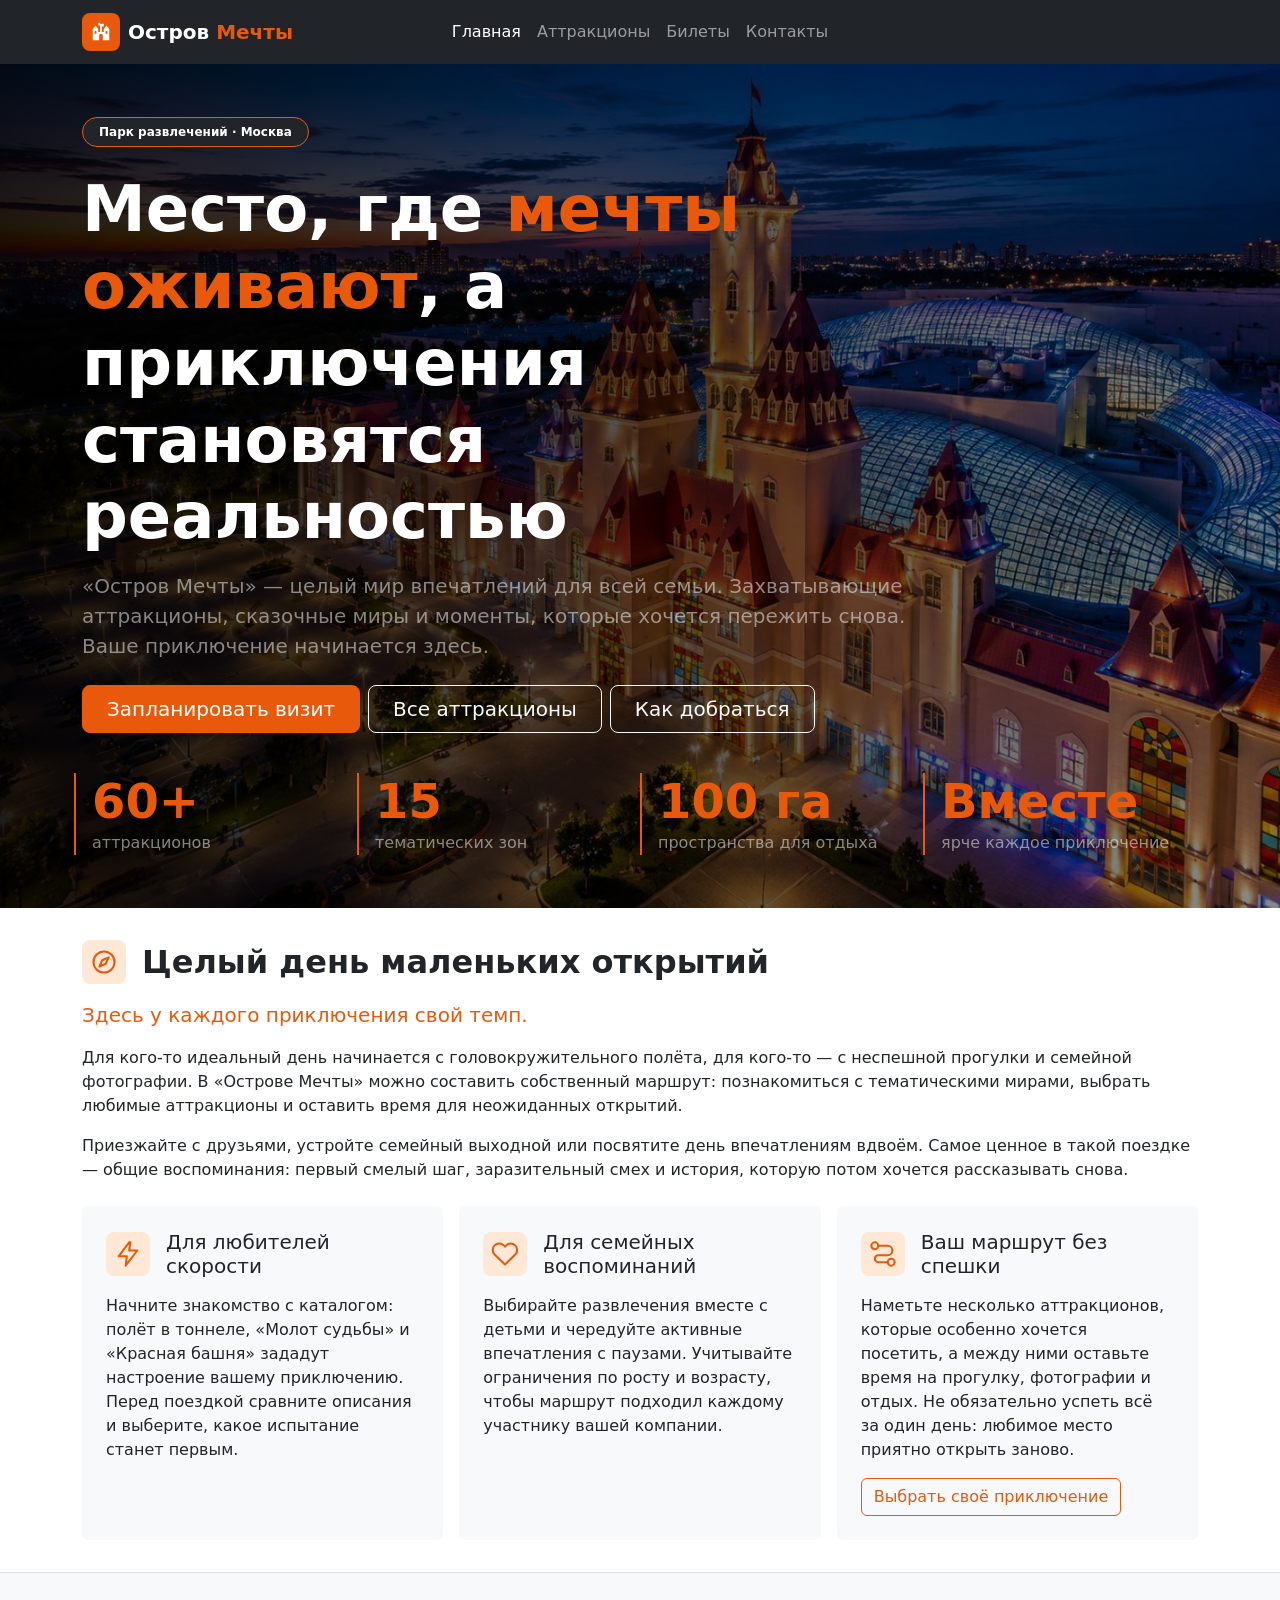
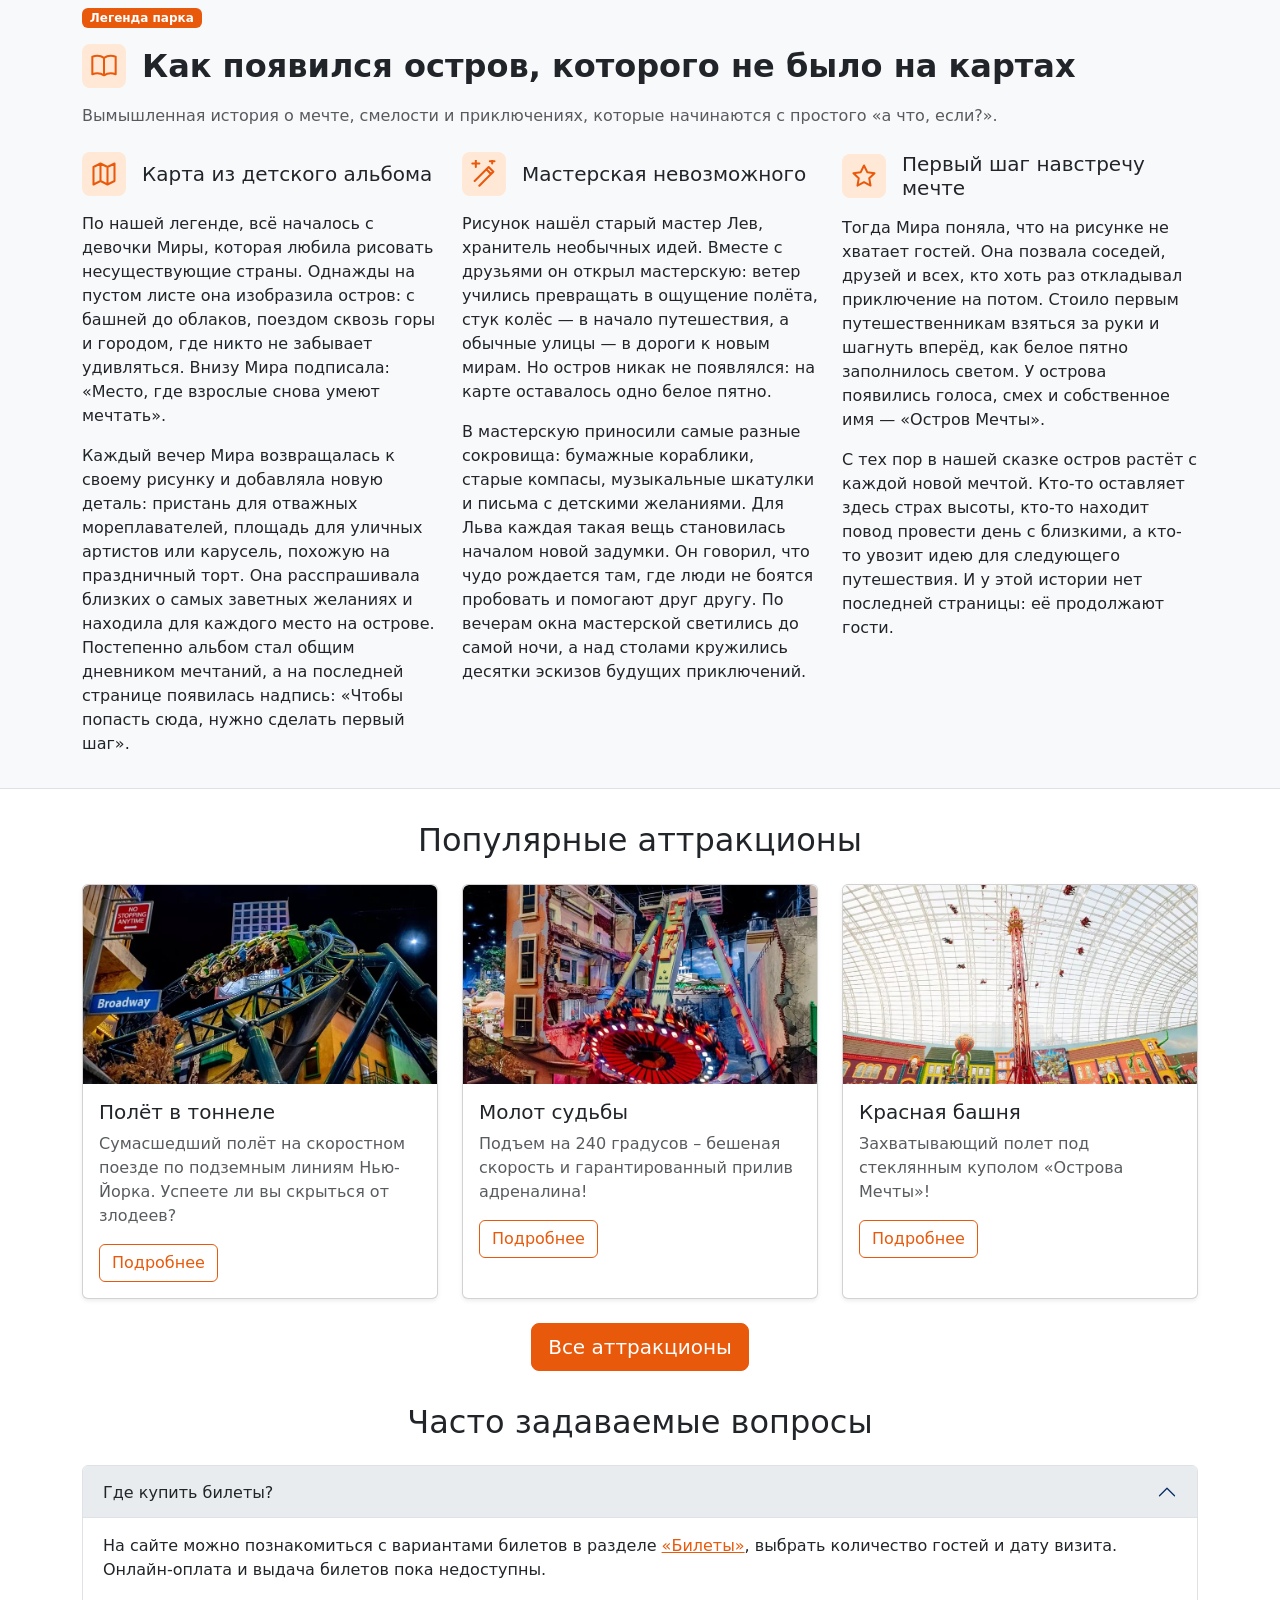
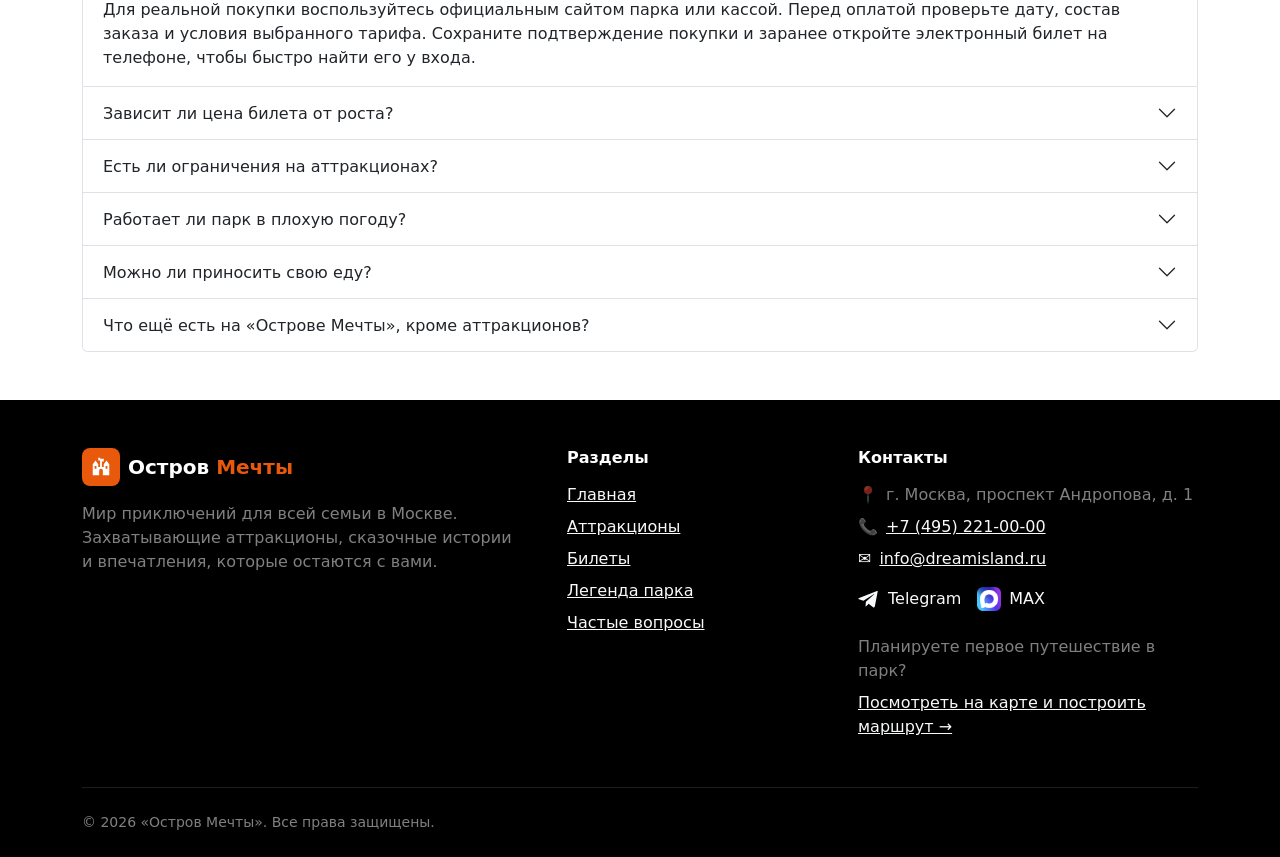
==== commit be84bc01: "fix: 3rd prepare" ====
--- a/index.html
+++ b/index.html
@@ -11,7 +11,7 @@
   >
   <link rel="stylesheet" href="css/custom.css">
 </head>
-<body class="theme-orange">
+<body class="theme-orange home-page">
     <nav class="navbar navbar-expand-lg navbar-dark bg-dark sticky-top">
         <div class="container position-relative">
             <a class="navbar-brand d-inline-flex align-items-center gap-2 fw-bold" href="index.html"><span class="d-inline-flex align-items-center justify-content-center bg-primary rounded-3 p-2 flex-shrink-0" aria-hidden="true"><svg xmlns="http://www.w3.org/2000/svg" width="22" height="22" viewBox="0 0 24 24" fill="currentColor" focusable="false"><path d="M3 21V9l3-4 3 4v3h2V5H9V2h2v1h4v3h-2v6h2V9l3-4 3 4v12h-7v-5a2 2 0 0 0-4 0v5H3Zm2-10v3h2v-3H5Zm12 0v3h2v-3h-2Z"/></svg></span><span>Остров <span class="text-primary">Мечты</span></span></a>
@@ -62,7 +62,7 @@
                         </div>
                     </div>
                 </div>
-                <div class="row row-cols-2 row-cols-lg-4 g-4 mt-5 pt-lg-4">
+                <div class="park-stats row row-cols-2 row-cols-lg-4 g-3 mt-4">
                     <div class="col"><p class="display-5 fw-bold text-primary mb-0">60+</p><p class="text-white-50 mb-0">аттракционов</p></div>
                     <div class="col"><p class="display-5 fw-bold text-primary mb-0">15</p><p class="text-white-50 mb-0">тематических зон</p></div>
                     <div class="col"><p class="display-5 fw-bold text-primary mb-0">100 га</p><p class="text-white-50 mb-0">пространства для отдыха</p></div>
@@ -73,23 +73,23 @@
 
         <section id="park-life" class="container my-5" aria-labelledby="park-life-title">
             <div class="row g-4 align-items-start">
-                <div class="col-12 col-lg-5">
+                <div class="col-12">
                     <div class="d-flex align-items-center gap-3 mb-3"><span class="d-inline-flex align-items-center justify-content-center text-primary bg-primary-subtle rounded-3 p-2 flex-shrink-0" aria-hidden="true"><svg xmlns="http://www.w3.org/2000/svg" width="28" height="28" viewBox="0 0 24 24" fill="none" stroke="currentColor" stroke-width="1.75" stroke-linecap="round" stroke-linejoin="round" focusable="false"><circle cx="12" cy="12" r="9"/><path d="m16 8-2.5 5.5L8 16l2.5-5.5L16 8Z"/></svg></span><h2 id="park-life-title" class="mb-0 fw-bold">Целый день маленьких открытий</h2></div>
                     <p class="lead text-primary">Здесь у каждого приключения свой темп.</p>
                     <p>Для кого-то идеальный день начинается с головокружительного полёта, для кого-то — с неспешной прогулки и семейной фотографии. В «Острове Мечты» можно составить собственный маршрут: познакомиться с тематическими мирами, выбрать любимые аттракционы и оставить время для неожиданных открытий.</p>
                     <p class="mb-0">Приезжайте с друзьями, устройте семейный выходной или посвятите день впечатлениям вдвоём. Самое ценное в такой поездке — общие воспоминания: первый смелый шаг, заразительный смех и история, которую потом хочется рассказывать снова.</p>
                 </div>
-                <div class="col-12 col-lg-7">
+                <div class="col-12">
                     <div class="row g-3">
-                        <div class="col-12 col-md-6"><article class="card h-100 border-0 bg-light"><div class="card-body p-4">
+                        <div class="col-12 col-md-6 col-lg-4"><article class="card h-100 border-0 bg-light"><div class="card-body p-4">
                             <div class="d-flex align-items-center gap-3 mb-3"><span class="d-inline-flex align-items-center justify-content-center text-primary bg-primary-subtle rounded-3 p-2 flex-shrink-0" aria-hidden="true"><svg xmlns="http://www.w3.org/2000/svg" width="28" height="28" viewBox="0 0 24 24" fill="none" stroke="currentColor" stroke-width="1.75" stroke-linecap="round" stroke-linejoin="round" focusable="false"><path d="m13 2-9 12h7l-1 8 10-13h-7l1-7Z"/></svg></span><h3 class="mb-0 h5">Для любителей скорости</h3></div>
                             <p class="mb-0">Начните знакомство с каталогом: полёт в тоннеле, «Молот судьбы» и «Красная башня» зададут настроение вашему приключению. Перед поездкой сравните описания и выберите, какое испытание станет первым.</p>
                         </div></article></div>
-                        <div class="col-12 col-md-6"><article class="card h-100 border-0 bg-light"><div class="card-body p-4">
+                        <div class="col-12 col-md-6 col-lg-4"><article class="card h-100 border-0 bg-light"><div class="card-body p-4">
                             <div class="d-flex align-items-center gap-3 mb-3"><span class="d-inline-flex align-items-center justify-content-center text-primary bg-primary-subtle rounded-3 p-2 flex-shrink-0" aria-hidden="true"><svg xmlns="http://www.w3.org/2000/svg" width="28" height="28" viewBox="0 0 24 24" fill="none" stroke="currentColor" stroke-width="1.75" stroke-linecap="round" stroke-linejoin="round" focusable="false"><path d="M20.8 4.6a5.5 5.5 0 0 0-7.8 0L12 5.7l-1.1-1.1a5.5 5.5 0 0 0-7.8 7.8L12 21l8.8-8.6a5.5 5.5 0 0 0 0-7.8Z"/></svg></span><h3 class="mb-0 h5">Для семейных воспоминаний</h3></div>
                             <p class="mb-0">Выбирайте развлечения вместе с детьми и чередуйте активные впечатления с паузами. Учитывайте ограничения по росту и возрасту, чтобы маршрут подходил каждому участнику вашей компании.</p>
                         </div></article></div>
-                        <div class="col-12"><article class="card border-0 bg-light"><div class="card-body p-4">
+                        <div class="col-12 col-md-12 col-lg-4"><article class="card h-100 border-0 bg-light"><div class="card-body p-4">
                             <div class="d-flex align-items-center gap-3 mb-3"><span class="d-inline-flex align-items-center justify-content-center text-primary bg-primary-subtle rounded-3 p-2 flex-shrink-0" aria-hidden="true"><svg xmlns="http://www.w3.org/2000/svg" width="28" height="28" viewBox="0 0 24 24" fill="none" stroke="currentColor" stroke-width="1.75" stroke-linecap="round" stroke-linejoin="round" focusable="false"><circle cx="5" cy="5" r="3"/><circle cx="19" cy="19" r="3"/><path d="M8 5h8a4 4 0 0 1 0 8H8a3 3 0 0 0 0 6h8"/></svg></span><h3 class="mb-0 h5">Ваш маршрут без спешки</h3></div>
                             <p>Наметьте несколько аттракционов, которые особенно хочется посетить, а между ними оставьте время на прогулку, фотографии и отдых. Не обязательно успеть всё за один день: любимое место приятно открыть заново.</p>
                             <a class="btn btn-outline-primary" href="catalog.html">Выбрать своё приключение</a>
@@ -101,19 +101,24 @@
         <section id="park-story" class="bg-light border-top border-bottom" aria-labelledby="park-story-title">
             <div class="container py-5">
                 <div class="row g-4 gx-lg-5">
-                    <div class="col-12 col-lg-4">
+                    <div class="col-12">
                         <span class="badge text-bg-primary mb-3">Легенда парка</span>
                         <div class="d-flex align-items-center gap-3 mb-3"><span class="d-inline-flex align-items-center justify-content-center text-primary bg-primary-subtle rounded-3 p-2 flex-shrink-0" aria-hidden="true"><svg xmlns="http://www.w3.org/2000/svg" width="28" height="28" viewBox="0 0 24 24" fill="none" stroke="currentColor" stroke-width="1.75" stroke-linecap="round" stroke-linejoin="round" focusable="false"><path d="M12 5C9 3 5 3 2 4v15c3-1 7-1 10 1 3-2 7-2 10-1V4c-3-1-7-1-10 1Zm0 0v15"/></svg></span><h2 id="park-story-title" class="mb-0 fw-bold">Как появился остров, которого не было на картах</h2></div>
                         <p class="text-body-secondary mb-0">Вымышленная история о мечте, смелости и приключениях, которые начинаются с простого «а что, если?».</p>
                     </div>
-                    <div class="col-12 col-lg-8">
-                        <div class="d-flex align-items-center gap-3 mb-3"><span class="d-inline-flex align-items-center justify-content-center text-primary bg-primary-subtle rounded-3 p-2 flex-shrink-0" aria-hidden="true"><svg xmlns="http://www.w3.org/2000/svg" width="28" height="28" viewBox="0 0 24 24" fill="none" stroke="currentColor" stroke-width="1.75" stroke-linecap="round" stroke-linejoin="round" focusable="false"><path d="m3 6 6-3 6 3 6-3v15l-6 3-6-3-6 3V6Zm6-3v15m6-12v15"/></svg></span><h3 class="mb-0 h5">Карта из детского альбома</h3></div>
+                    <div class="col-12 story-chapters">
+                        <article class="story-chapter"><div class="d-flex align-items-center gap-3 mb-3"><span class="d-inline-flex align-items-center justify-content-center text-primary bg-primary-subtle rounded-3 p-2 flex-shrink-0" aria-hidden="true"><svg xmlns="http://www.w3.org/2000/svg" width="28" height="28" viewBox="0 0 24 24" fill="none" stroke="currentColor" stroke-width="1.75" stroke-linecap="round" stroke-linejoin="round" focusable="false"><path d="m3 6 6-3 6 3 6-3v15l-6 3-6-3-6 3V6Zm6-3v15m6-12v15"/></svg></span><h3 class="mb-0 h5">Карта из детского альбома</h3></div>
                         <p>По нашей легенде, всё началось с девочки Миры, которая любила рисовать несуществующие страны. Однажды на пустом листе она изобразила остров: с башней до облаков, поездом сквозь горы и городом, где никто не забывает удивляться. Внизу Мира подписала: «Место, где взрослые снова умеют мечтать».</p>
-                        <div class="d-flex align-items-center gap-3 mb-3 mt-4"><span class="d-inline-flex align-items-center justify-content-center text-primary bg-primary-subtle rounded-3 p-2 flex-shrink-0" aria-hidden="true"><svg xmlns="http://www.w3.org/2000/svg" width="28" height="28" viewBox="0 0 24 24" fill="none" stroke="currentColor" stroke-width="1.75" stroke-linecap="round" stroke-linejoin="round" focusable="false"><path d="m4 20 12-12 4 4L8 24M14 10l4 4M5 2v6M2 5h6M19 1v4M17 3h4" transform="translate(0 -2)"/></svg></span><h3 class="mb-0 h5">Мастерская невозможного</h3></div>
+                        <p>Каждый вечер Мира возвращалась к своему рисунку и добавляла новую деталь: пристань для отважных мореплавателей, площадь для уличных артистов или карусель, похожую на праздничный торт. Она расспрашивала близких о самых заветных желаниях и находила для каждого место на острове. Постепенно альбом стал общим дневником мечтаний, а на последней странице появилась надпись: «Чтобы попасть сюда, нужно сделать первый шаг».</p>
+                        </article>
+                        <article class="story-chapter"><div class="d-flex align-items-center gap-3 mb-3 mt-4"><span class="d-inline-flex align-items-center justify-content-center text-primary bg-primary-subtle rounded-3 p-2 flex-shrink-0" aria-hidden="true"><svg xmlns="http://www.w3.org/2000/svg" width="28" height="28" viewBox="0 0 24 24" fill="none" stroke="currentColor" stroke-width="1.75" stroke-linecap="round" stroke-linejoin="round" focusable="false"><path d="m4 20 12-12 4 4L8 24M14 10l4 4M5 2v6M2 5h6M19 1v4M17 3h4" transform="translate(0 -2)"/></svg></span><h3 class="mb-0 h5">Мастерская невозможного</h3></div>
                         <p>Рисунок нашёл старый мастер Лев, хранитель необычных идей. Вместе с друзьями он открыл мастерскую: ветер учились превращать в ощущение полёта, стук колёс — в начало путешествия, а обычные улицы — в дороги к новым мирам. Но остров никак не появлялся: на карте оставалось одно белое пятно.</p>
-                        <div class="d-flex align-items-center gap-3 mb-3 mt-4"><span class="d-inline-flex align-items-center justify-content-center text-primary bg-primary-subtle rounded-3 p-2 flex-shrink-0" aria-hidden="true"><svg xmlns="http://www.w3.org/2000/svg" width="28" height="28" viewBox="0 0 24 24" fill="none" stroke="currentColor" stroke-width="1.75" stroke-linecap="round" stroke-linejoin="round" focusable="false"><path d="m12 3 2.8 5.7 6.2.9-4.5 4.4 1.1 6.2-5.6-3-5.6 3 1.1-6.2L3 9.6l6.2-.9L12 3Z"/></svg></span><h3 class="mb-0 h5">Первый шаг навстречу мечте</h3></div>
+                        <p>В мастерскую приносили самые разные сокровища: бумажные кораблики, старые компасы, музыкальные шкатулки и письма с детскими желаниями. Для Льва каждая такая вещь становилась началом новой задумки. Он говорил, что чудо рождается там, где люди не боятся пробовать и помогают друг другу. По вечерам окна мастерской светились до самой ночи, а над столами кружились десятки эскизов будущих приключений.</p>
+                        </article>
+                        <article class="story-chapter"><div class="d-flex align-items-center gap-3 mb-3 mt-4"><span class="d-inline-flex align-items-center justify-content-center text-primary bg-primary-subtle rounded-3 p-2 flex-shrink-0" aria-hidden="true"><svg xmlns="http://www.w3.org/2000/svg" width="28" height="28" viewBox="0 0 24 24" fill="none" stroke="currentColor" stroke-width="1.75" stroke-linecap="round" stroke-linejoin="round" focusable="false"><path d="m12 3 2.8 5.7 6.2.9-4.5 4.4 1.1 6.2-5.6-3-5.6 3 1.1-6.2L3 9.6l6.2-.9L12 3Z"/></svg></span><h3 class="mb-0 h5">Первый шаг навстречу мечте</h3></div>
                         <p>Тогда Мира поняла, что на рисунке не хватает гостей. Она позвала соседей, друзей и всех, кто хоть раз откладывал приключение на потом. Стоило первым путешественникам взяться за руки и шагнуть вперёд, как белое пятно заполнилось светом. У острова появились голоса, смех и собственное имя — «Остров Мечты».</p>
                         <p class="mb-0">С тех пор в нашей сказке остров растёт с каждой новой мечтой. Кто-то оставляет здесь страх высоты, кто-то находит повод провести день с близкими, а кто-то увозит идею для следующего путешествия. И у этой истории нет последней страницы: её продолжают гости.</p>
+                        </article>
                     </div>
                 </div>
             </div>
@@ -170,7 +175,7 @@
             <h2 class="text-center mb-4">Часто задаваемые вопросы</h2>
 
             <div class="row justify-content-center">
-                <div class="col-12 col-lg-9">
+                <div class="col-12">
                     <div class="accordion" id="faqAccordion">
                         <div class="accordion-item">
                             <h3 class="accordion-header">
@@ -180,7 +185,7 @@
                             </h3>
                             <div id="faq1" class="accordion-collapse collapse show" data-bs-parent="#faqAccordion">
                                 <div class="accordion-body">
-                                    Билеты продаются на официальном сайте dreamisland.ru и в кассах парка. Покупать онлайн удобнее: не нужно стоять в очереди, а электронный билет можно показать на входе с телефона.
+                                    <p>На сайте можно познакомиться с вариантами билетов в разделе <a href="order.html">«Билеты»</a>, выбрать количество гостей и дату визита. Онлайн-оплата и выдача билетов пока недоступны.</p><p class="mb-0">Для реальной покупки воспользуйтесь официальным сайтом парка или кассой. Перед оплатой проверьте дату, состав заказа и условия выбранного тарифа. Сохраните подтверждение покупки и заранее откройте электронный билет на телефоне, чтобы быстро найти его у входа.</p>
                                 </div>
                             </div>
                         </div>
@@ -193,7 +198,7 @@
                             </h3>
                             <div id="faq2" class="accordion-collapse collapse" data-bs-parent="#faqAccordion">
                                 <div class="accordion-body">
-                                    Да. Категория билета определяется ростом гостя, а не возрастом: рост измеряют на входе. Стоимость также зависит от дня посещения (будни или выходные). Актуальные цены смотрите на сайте парка.
+                                    <p>При выборе билета важно учитывать рост гостя и дату посещения: от них могут зависеть категория и стоимость. В разделе <a href="order.html">«Билеты»</a> можно посмотреть варианты билетов и заранее продумать состав заказа для вашей компании.</p><p class="mb-0">Перед реальной покупкой сверяйте условия тарифа и актуальные цены на официальном сайте парка. Отдельно проверьте ограничения выбранных аттракционов: наличие входного билета само по себе не означает, что гостю доступны все развлечения.</p>
                                 </div>
                             </div>
                         </div>
@@ -206,7 +211,7 @@
                             </h3>
                             <div id="faq3" class="accordion-collapse collapse" data-bs-parent="#faqAccordion">
                                 <div class="accordion-body">
-                                    У каждого аттракциона свои требования по росту, а иногда и по состоянию здоровья. Они указаны на табличке у входа на аттракцион. Маленькие дети катаются только в сопровождении взрослого.
+                                    <p>У каждого аттракциона свои ограничения по возрасту, росту и состоянию здоровья. Начните с <a href="catalog.html">каталога аттракционов</a>: в карточках собраны описания и основные параметры, которые помогут выбрать подходящие развлечения для всей компании.</p><p class="mb-0">На месте прочитайте правила у входа и следуйте указаниям сотрудников. Условия сопровождения детей уточняйте для каждого аттракциона отдельно. Если кто-то не подходит по ограничениям или не хочет кататься, заранее включите в маршрут спокойные прогулки и совместные паузы.</p>
                                 </div>
                             </div>
                         </div>
@@ -219,7 +224,7 @@
                             </h3>
                             <div id="faq4" class="accordion-collapse collapse" data-bs-parent="#faqAccordion">
                                 <div class="accordion-body">
-                                    Да. Тематический парк «Острова Мечты» крытый: аттракционы находятся под стеклянным куполом, поэтому дождь, снег и мороз не помешают отдыху в любое время года.
+                                    <p>Основные аттракционы тематического парка находятся под крышей, поэтому визит проще планировать даже в дождливый или холодный день. При этом дорога до комплекса и прогулка по открытой территории всё равно зависят от погоды.</p><p class="mb-0">Выберите удобную обувь и одежду, в которой комфортно много ходить. Перед выездом уточните часы работы и доступность интересующих аттракционов: отдельные развлечения могут временно закрываться на обслуживание. Маршрут до парка можно посмотреть в разделе <a href="contacts.html#map">«Как добраться»</a>.</p>
                                 </div>
                             </div>
                         </div>
@@ -232,7 +237,7 @@
                             </h3>
                             <div id="faq5" class="accordion-collapse collapse" data-bs-parent="#faqAccordion">
                                 <div class="accordion-body">
-                                    Правила парка не разрешают проносить свою еду и напитки. На территории работают кафе и рестораны на любой вкус и бюджет.
+                                    <p>Перед поездкой проверьте актуальные правила проноса еды и напитков на официальном сайте парка. Если вам необходимо детское или специальное питание, заранее уточните условия у службы поддержки — это поможет спокойно подготовиться к визиту.</p><p class="mb-0">Запланируйте время на обед и небольшие перерывы между развлечениями. Выбирая кафе на территории, ознакомьтесь с меню, а при пищевых ограничениях уточните состав блюд у сотрудников. Для семейной поездки удобно заранее договориться о времени и месте общей встречи.</p>
                                 </div>
                             </div>
                         </div>
@@ -245,7 +250,7 @@
                             </h3>
                             <div id="faq6" class="accordion-collapse collapse" data-bs-parent="#faqAccordion">
                                 <div class="accordion-body">
-                                    Кроме тематического парка, в комплексе есть торговая галерея с магазинами, кинотеатр, концертный зал, рестораны и большой ландшафтный парк для прогулок.
+                                    <p>Поездку можно дополнить прогулкой, фотографиями и отдыхом в кафе. Чередуйте активные развлечения с более спокойными занятиями: так у каждого участника компании будет возможность провести день в комфортном темпе.</p><p class="mb-0">Наметьте несколько главных впечатлений, а остальное время оставьте для знакомства с комплексом и открытой территорией, если позволит погода. Перед визитом отдельно уточните расписание и условия посещения других площадок: они могут отличаться от режима работы тематического парка.</p>
                                 </div>
                             </div>
                         </div>
@@ -394,7 +399,6 @@
                             <li><a class="link-light" href="order.html">Билеты</a></li>
                             <li><a class="link-light" href="index.html#park-story">Легенда парка</a></li>
                             <li><a class="link-light" href="index.html#faq">Частые вопросы</a></li>
-                            <li><a class="link-light" href="contacts.html">Контакты</a></li>
                         </ul>
                     </nav>
                 </div>
@@ -406,14 +410,14 @@
                         <p class="mb-0"><span class="me-2" aria-hidden="true">✉️</span><a class="link-light" href="mailto:info@dreamisland.ru">info@dreamisland.ru</a></p>
                     </address>
                     <div class="d-flex flex-wrap gap-3 mt-2 mb-4" aria-label="Мессенджеры">
-                        <span class="d-inline-flex align-items-center gap-2 text-white-50" role="link" aria-disabled="true" title="Ссылка скоро появится">
+                        <a class="d-inline-flex align-items-center gap-2 link-light text-decoration-none" href="https://t.me/ostrov_mechty_demo_7f2c9a" target="_blank" rel="noopener noreferrer">
                             <svg xmlns="http://www.w3.org/2000/svg" width="22" height="22" viewBox="0 0 24 24" fill="currentColor" aria-hidden="true" focusable="false"><path d="M21.6 3.3 18.4 20c-.2 1.2-.9 1.5-1.9.9l-4.9-3.6-2.4 2.3c-.3.3-.5.5-1 .5l.4-5 9.1-8.2c.4-.3-.1-.5-.6-.2L5.9 13.8 1.1 12.3c-1-.3-1-1 .2-1.5L20 3.6c.9-.4 1.7-.1 1.6-.3Z"/></svg>
                             Telegram
-                        </span>
-                        <span class="d-inline-flex align-items-center gap-2 text-white-50" role="link" aria-disabled="true" title="Ссылка скоро появится">
+                        </a>
+                        <a class="d-inline-flex align-items-center gap-2 link-light text-decoration-none" href="https://max.ru/ostrov_mechty_demo_7f2c9a" target="_blank" rel="noopener noreferrer">
                             <svg xmlns="http://www.w3.org/2000/svg" width="24" height="24" viewBox="208 208 544 544" aria-hidden="true" focusable="false"><image href="images/max.png" width="960" height="960"/></svg>
                             MAX
-                        </span>
+                        </a>
                     </div>
                     <p class="text-white-50 mb-2">Планируете первое путешествие в парк?</p>
                     <a class="link-light" href="contacts.html#map">Посмотреть на карте и построить маршрут →</a>
@@ -429,7 +433,7 @@
         src="https://cdn.jsdelivr.net/npm/bootstrap@5.3.3/dist/js/bootstrap.bundle.min.js">
     </script>
     <button type="button" id="back-to-top" class="btn btn-primary rounded-circle position-fixed bottom-0 end-0 m-4 p-3 shadow z-3 d-none" aria-label="Наверх" title="Наверх">
-        <svg xmlns="http://www.w3.org/2000/svg" width="24" height="24" viewBox="0 0 24 24" fill="none" stroke="currentColor" stroke-width="2" stroke-linecap="round" stroke-linejoin="round" aria-hidden="true" focusable="false"><path d="m5 12 7-7 7 7M12 5v14"/></svg>
+        <svg xmlns="http://www.w3.org/2000/svg" width="24" height="24" viewBox="0 0 24 24" fill="none" stroke="currentColor" stroke-width="2" stroke-linecap="round" stroke-linejoin="round" aria-hidden="true" focusable="false"><path d="m5 11 7-7 7 7M5 20l7-7 7 7"/></svg>
     </button>
     <script src="js/back-to-top.js" defer></script>
 </body>
--- a/css/custom.css
+++ b/css/custom.css
@@ -56,11 +56,78 @@
     url("../images/pic1.jpg") center / cover no-repeat;
 }
 
+/* A compact home layout keeps related content together. */
+.home-page .park-hero > .container {
+  padding-block: clamp(2rem, 4vw, 3.5rem) !important;
+}
+
+.home-page main > .container {
+  margin-block: 2rem !important;
+}
+
+.home-page #park-story > .container {
+  padding-block: 2rem !important;
+}
+
+.home-page .park-stats > .col {
+  border-left: 2px solid var(--bs-primary);
+  padding-left: 1rem;
+}
+
+.home-page .story-chapters {
+  display: grid;
+  gap: 1.5rem;
+}
+
+.home-page .story-chapter > .d-flex {
+  margin-top: 0 !important;
+}
+
+.home-page .story-chapter > p:last-child {
+  margin-bottom: 0;
+}
+
+@media (min-width: 992px) {
+  .home-page .story-chapters {
+    grid-template-columns: repeat(3, minmax(0, 1fr));
+  }
+}
+
+@keyframes park-stat-reveal {
+  from {
+    opacity: 0;
+    transform: translateY(18px);
+  }
+  to {
+    opacity: 1;
+    transform: translateY(0);
+  }
+}
+
+@media (prefers-reduced-motion: no-preference) {
+  .home-page .park-stats > .col {
+    animation: park-stat-reveal .65s ease-out both !important;
+  }
+
+  .home-page .park-stats > .col:nth-child(2) {
+    animation-delay: .15s !important;
+  }
+
+  .home-page .park-stats > .col:nth-child(3) {
+    animation-delay: .3s !important;
+  }
+
+  .home-page .park-stats > .col:nth-child(4) {
+    animation-delay: .45s !important;
+  }
+}
+
 /* Scoped motion: Bootstrap handles the FAQ collapse animation. */
 @media (prefers-reduced-motion: no-preference) {
   #attractions .card,
   [data-attraction] .card,
-  [data-ticket] {
+  [data-ticket],
+  #park-life .card {
     transition: transform .25s ease, box-shadow .25s ease !important;
   }
 
@@ -71,7 +138,8 @@
 
   #attractions .card:focus-within,
   [data-attraction] .card:focus-within,
-  [data-ticket]:focus-within {
+  [data-ticket]:focus-within,
+  #park-life .card:focus-within {
     transform: translateY(-6px);
     box-shadow: 0 .75rem 1.5rem rgba(0, 0, 0, .15) !important;
   }
@@ -97,7 +165,8 @@
 @media (hover: hover) and (prefers-reduced-motion: no-preference) {
   #attractions .card:hover,
   [data-attraction] .card:hover,
-  [data-ticket]:hover {
+  [data-ticket]:hover,
+  #park-life .card:hover {
     transform: translateY(-6px);
     box-shadow: 0 .75rem 1.5rem rgba(0, 0, 0, .15) !important;
   }
@@ -132,10 +201,37 @@
   font-size: .75rem;
 }
 
-@media (min-width: 992px) {
-  #attraction-filters {
+@media (min-width: 1200px) {
+  #booking-summary {
     top: 5rem;
     max-height: calc(100dvh - 6rem);
     overflow-y: auto;
   }
 }
+
+.theme-orange .accordion {
+  --bs-accordion-active-bg: var(--bs-secondary-bg);
+  --bs-accordion-active-color: var(--bs-body-color);
+  --bs-accordion-btn-focus-box-shadow: 0 0 0 .25rem rgba(108, 117, 125, .25);
+}
+
+.theme-orange .form-control:focus,
+.theme-orange .form-select:focus {
+  border-color: #adb5bd;
+  box-shadow: 0 0 0 .25rem rgba(108, 117, 125, .25);
+}
+
+.theme-orange .form-check-input:checked {
+  background-color: var(--bs-secondary);
+  border-color: var(--bs-secondary);
+}
+
+.theme-orange .form-check-input:focus {
+  border-color: #adb5bd;
+  box-shadow: 0 0 0 .25rem rgba(108, 117, 125, .25);
+}
+
+.theme-orange [data-quantity] {
+  --bs-btn-disabled-color: var(--bs-secondary);
+  --bs-btn-disabled-border-color: var(--bs-secondary);
+}
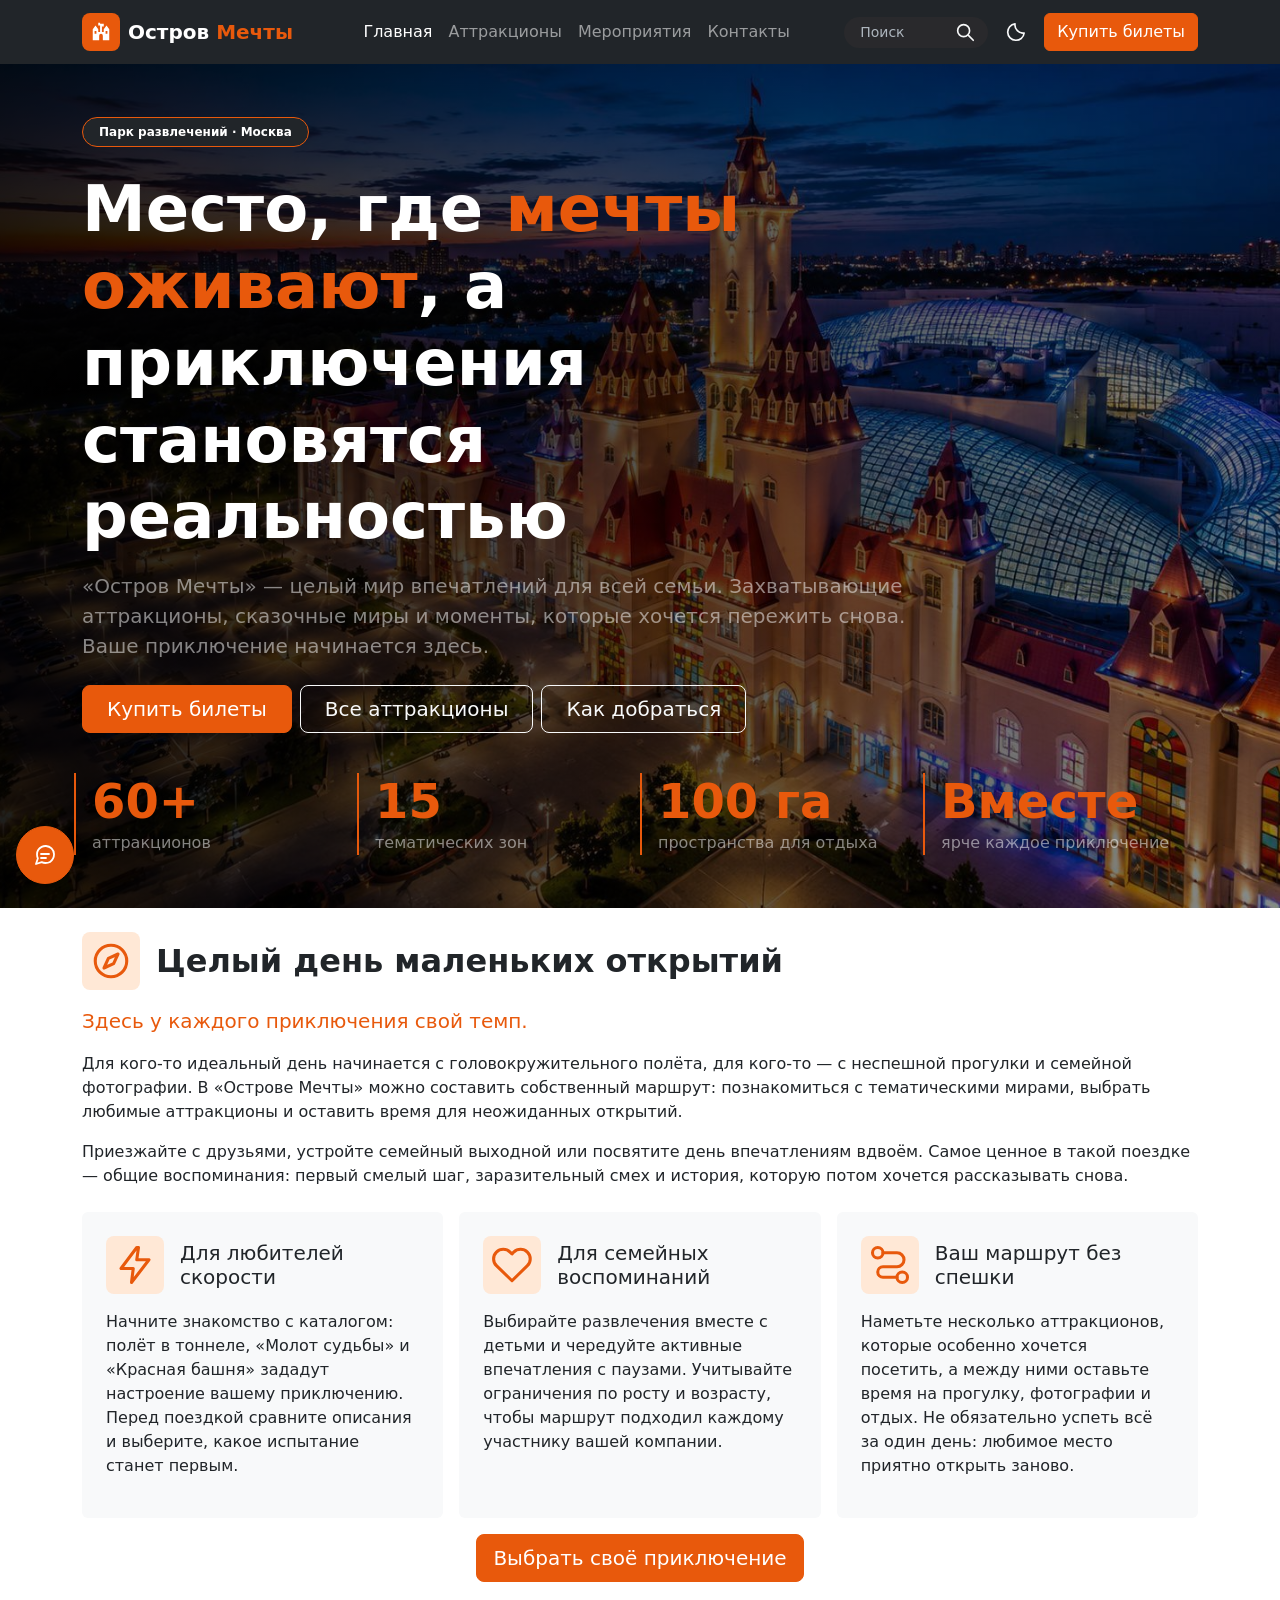
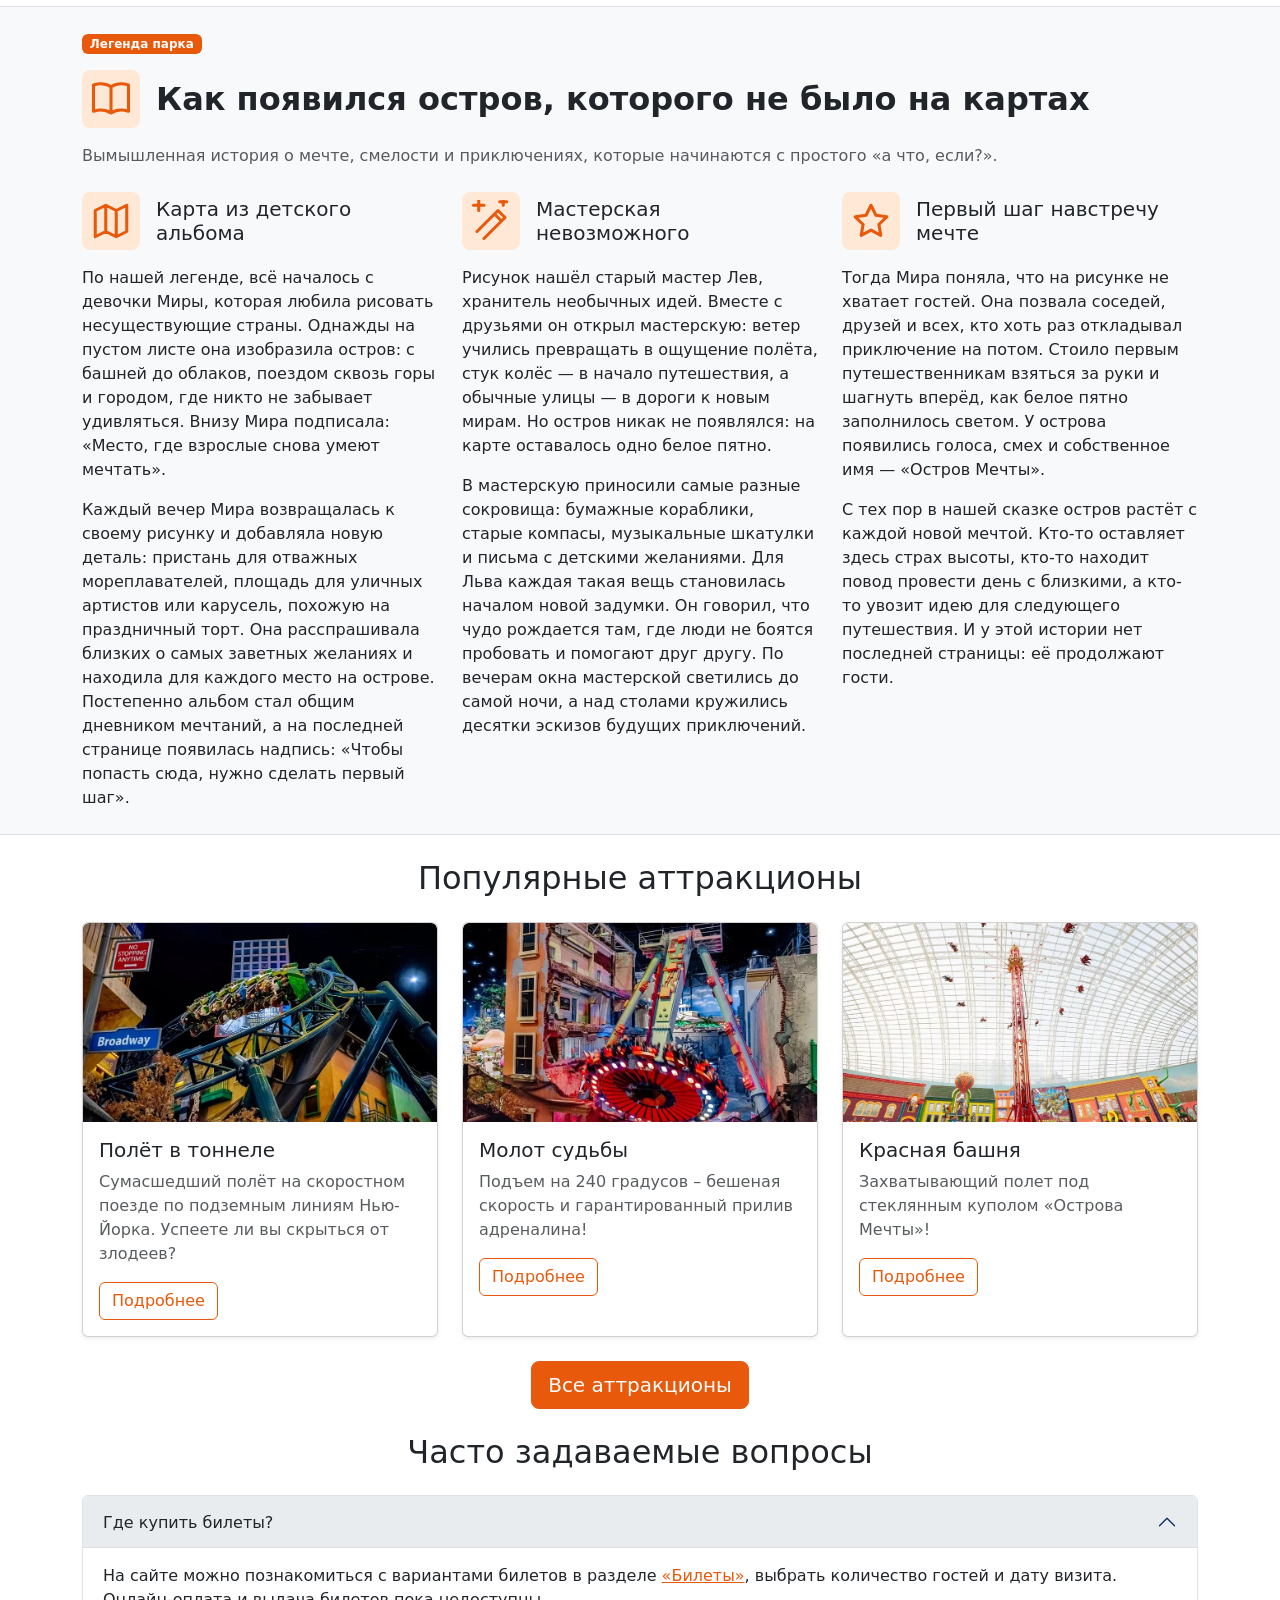
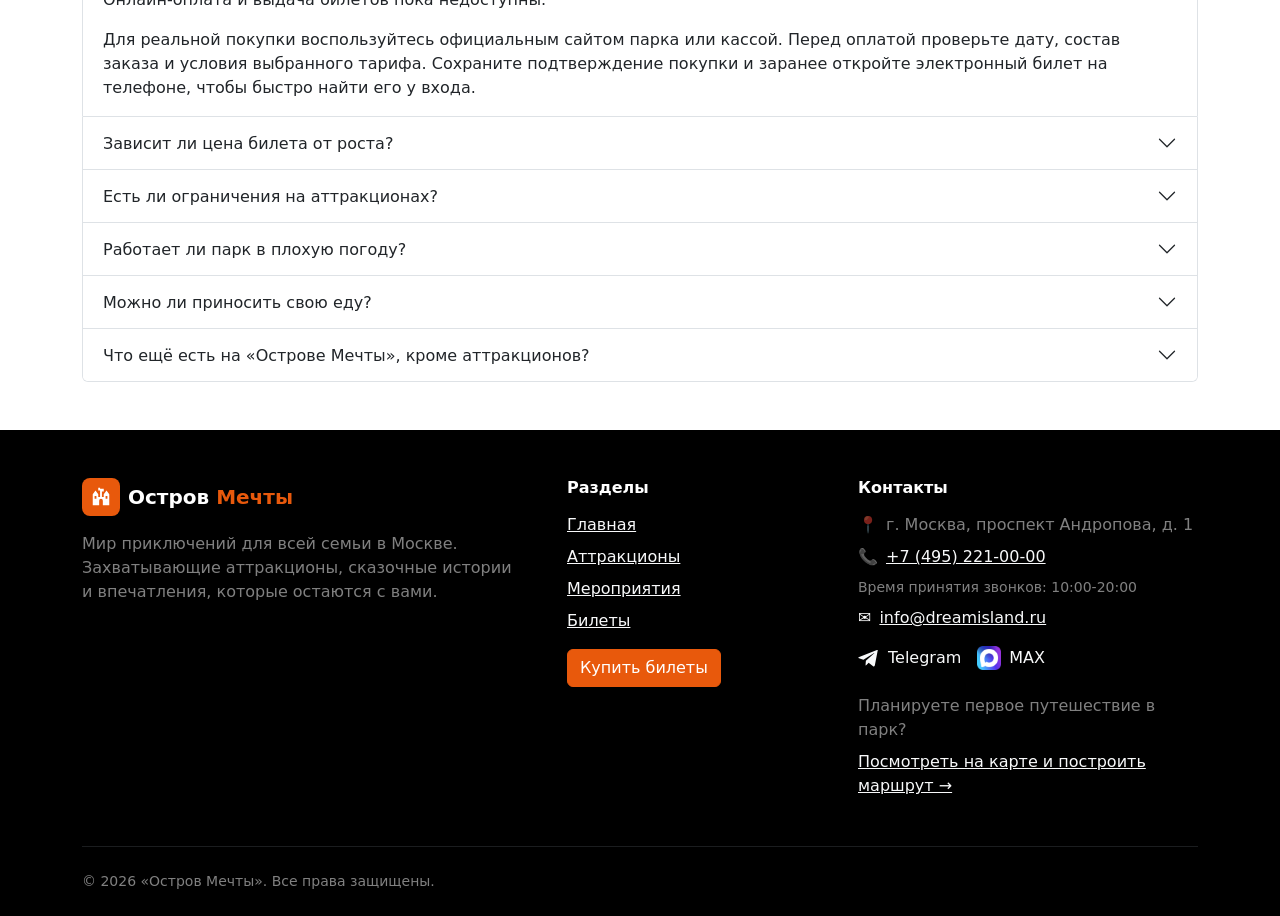
==== commit 70a0967d: "fix: kr3" ====
--- a/index.html
+++ b/index.html
@@ -2,6 +2,7 @@
 <html lang="ru">
 <head>
   <meta charset="UTF-8">
+  <script src="js/theme.js"></script>
   <meta name="viewport" content="width=device-width, initial-scale=1.0">
   <title>Главная — Парк развлечений «Остров Мечты»</title>
 
@@ -37,13 +38,15 @@
                         <a class="nav-link" href="catalog.html">Аттракционы</a>
                     </li>
                     <li class="nav-item">
-                        <a class="nav-link" href="order.html">Билеты</a>
+                        <a class="nav-link" href="events.html">Мероприятия</a>
                     </li>
                     <li class="nav-item">
                         <a class="nav-link" href="contacts.html">Контакты</a>
                     </li>
+                    <li class="nav-item d-lg-none d-flex align-items-center gap-2 mt-2 mb-2"><form class="header-search d-flex align-items-center rounded-4 px-2" role="search" data-header-search><input type="search" class="form-control form-control-sm bg-transparent border-0 shadow-none text-light px-2" placeholder="Поиск" aria-label="Поиск по сайту" maxlength="200" autocomplete="off"><button type="button" class="btn border-0 text-light p-1 d-inline-flex align-items-center justify-content-center flex-shrink-0" data-site-search aria-label="Найти"><svg xmlns="http://www.w3.org/2000/svg" width="22" height="22" viewBox="0 0 24 24" fill="none" stroke="currentColor" stroke-width="1.8" stroke-linecap="round" aria-hidden="true" focusable="false"><circle cx="10.5" cy="10.5" r="6.5"/><path d="m16 16 5 5"/></svg></button></form><button type="button" class="theme-toggle btn btn-outline-light border-0 position-relative overflow-hidden p-2 d-inline-flex align-items-center justify-content-center" data-theme-toggle aria-label="Включить тёмную тему" aria-pressed="false" title="Включить тёмную тему"><svg class="theme-icon theme-icon-moon" xmlns="http://www.w3.org/2000/svg" width="22" height="22" viewBox="0 0 24 24" fill="none" stroke="currentColor" stroke-width="1.8" stroke-linecap="round" stroke-linejoin="round" aria-hidden="true" focusable="false"><path d="M20.9 13.1A9 9 0 0 1 10.9 3.1a9 9 0 1 0 10 10Z"/></svg><svg class="theme-icon theme-icon-sun" xmlns="http://www.w3.org/2000/svg" width="22" height="22" viewBox="0 0 24 24" fill="none" stroke="currentColor" stroke-width="1.8" stroke-linecap="round" aria-hidden="true" focusable="false"><circle cx="12" cy="12" r="4"/><path d="M12 2v2m0 16v2M2 12h2m16 0h2M4.93 4.93l1.42 1.42m11.3 11.3 1.42 1.42M4.93 19.07l1.42-1.42m11.3-11.3 1.42-1.42"/></svg></button><a class="btn btn-primary" href="order.html">Купить билеты</a></li>
                 </ul>
             </div>
+            <div class="d-none d-lg-flex align-items-center gap-2 ms-auto flex-shrink-0"><form class="header-search d-flex align-items-center rounded-4 px-2" role="search" data-header-search><input type="search" class="form-control form-control-sm bg-transparent border-0 shadow-none text-light px-2" placeholder="Поиск" aria-label="Поиск по сайту" maxlength="200" autocomplete="off"><button type="button" class="btn border-0 text-light p-1 d-inline-flex align-items-center justify-content-center flex-shrink-0" data-site-search aria-label="Найти"><svg xmlns="http://www.w3.org/2000/svg" width="22" height="22" viewBox="0 0 24 24" fill="none" stroke="currentColor" stroke-width="1.8" stroke-linecap="round" aria-hidden="true" focusable="false"><circle cx="10.5" cy="10.5" r="6.5"/><path d="m16 16 5 5"/></svg></button></form><button type="button" class="theme-toggle btn btn-outline-light border-0 position-relative overflow-hidden p-2 d-inline-flex align-items-center justify-content-center" data-theme-toggle aria-label="Включить тёмную тему" aria-pressed="false" title="Включить тёмную тему"><svg class="theme-icon theme-icon-moon" xmlns="http://www.w3.org/2000/svg" width="22" height="22" viewBox="0 0 24 24" fill="none" stroke="currentColor" stroke-width="1.8" stroke-linecap="round" stroke-linejoin="round" aria-hidden="true" focusable="false"><path d="M20.9 13.1A9 9 0 0 1 10.9 3.1a9 9 0 1 0 10 10Z"/></svg><svg class="theme-icon theme-icon-sun" xmlns="http://www.w3.org/2000/svg" width="22" height="22" viewBox="0 0 24 24" fill="none" stroke="currentColor" stroke-width="1.8" stroke-linecap="round" aria-hidden="true" focusable="false"><circle cx="12" cy="12" r="4"/><path d="M12 2v2m0 16v2M2 12h2m16 0h2M4.93 4.93l1.42 1.42m11.3 11.3 1.42 1.42M4.93 19.07l1.42-1.42m11.3-11.3 1.42-1.42"/></svg></button><a class="btn btn-primary" href="order.html">Купить билеты</a></div>
         </div>
     </nav>
 
@@ -56,74 +59,76 @@
                         <h1 id="hero-title" class="display-3 fw-bold mb-3">Место, где <span class="text-primary">мечты оживают</span>, а приключения становятся реальностью</h1>
                         <p class="lead text-white-50 mb-4">«Остров Мечты» — целый мир впечатлений для всей семьи. Захватывающие аттракционы, сказочные миры и моменты, которые хочется пережить снова. Ваше приключение начинается здесь.</p>
                         <div class="d-flex flex-wrap gap-2">
-                            <a class="btn btn-primary btn-lg px-4" href="order.html">Запланировать визит</a>
+                            <a class="btn btn-primary btn-lg px-4" href="order.html">Купить билеты</a>
                             <a class="btn btn-outline-light btn-lg px-4" href="catalog.html">Все аттракционы</a>
                             <a class="btn btn-outline-light btn-lg px-4" href="contacts.html#map">Как добраться</a>
                         </div>
                     </div>
                 </div>
                 <div class="park-stats row row-cols-2 row-cols-lg-4 g-3 mt-4">
-                    <div class="col"><p class="display-5 fw-bold text-primary mb-0">60+</p><p class="text-white-50 mb-0">аттракционов</p></div>
-                    <div class="col"><p class="display-5 fw-bold text-primary mb-0">15</p><p class="text-white-50 mb-0">тематических зон</p></div>
-                    <div class="col"><p class="display-5 fw-bold text-primary mb-0">100 га</p><p class="text-white-50 mb-0">пространства для отдыха</p></div>
-                    <div class="col"><p class="display-5 fw-bold text-primary mb-0">Вместе</p><p class="text-white-50 mb-0">ярче каждое приключение</p></div>
+                    <div class="col border-start border-2 border-primary ps-3"><p class="display-5 fw-bold text-primary mb-0"><span data-count-up>60</span>+</p><p class="text-white-50 mb-0">аттракционов</p></div>
+                    <div class="col border-start border-2 border-primary ps-3"><p class="display-5 fw-bold text-primary mb-0"><span data-count-up>15</span></p><p class="text-white-50 mb-0">тематических зон</p></div>
+                    <div class="col border-start border-2 border-primary ps-3"><p class="display-5 fw-bold text-primary mb-0"><span data-count-up>100</span> га</p><p class="text-white-50 mb-0">пространства для отдыха</p></div>
+                    <div class="col border-start border-2 border-primary ps-3"><p class="display-5 fw-bold text-primary mb-0">Вместе</p><p class="text-white-50 mb-0">ярче каждое приключение</p></div>
                 </div>
             </div>
         </section>
 
-        <section id="park-life" class="container my-5" aria-labelledby="park-life-title">
+        <section id="park-life" class="container my-4" aria-labelledby="park-life-title">
             <div class="row g-4 align-items-start">
                 <div class="col-12">
-                    <div class="d-flex align-items-center gap-3 mb-3"><span class="d-inline-flex align-items-center justify-content-center text-primary bg-primary-subtle rounded-3 p-2 flex-shrink-0" aria-hidden="true"><svg xmlns="http://www.w3.org/2000/svg" width="28" height="28" viewBox="0 0 24 24" fill="none" stroke="currentColor" stroke-width="1.75" stroke-linecap="round" stroke-linejoin="round" focusable="false"><circle cx="12" cy="12" r="9"/><path d="m16 8-2.5 5.5L8 16l2.5-5.5L16 8Z"/></svg></span><h2 id="park-life-title" class="mb-0 fw-bold">Целый день маленьких открытий</h2></div>
+                    <div class="d-flex align-items-center gap-3 mb-3"><span class="d-inline-flex align-items-center justify-content-center text-primary bg-primary-subtle rounded-3 p-2 flex-shrink-0" aria-hidden="true"><svg xmlns="http://www.w3.org/2000/svg" width="42" height="42" viewBox="0 0 24 24" fill="none" stroke="currentColor" stroke-width="1.75" stroke-linecap="round" stroke-linejoin="round" focusable="false"><circle cx="12" cy="12" r="9"/><path d="m16 8-2.5 5.5L8 16l2.5-5.5L16 8Z"/></svg></span><h2 id="park-life-title" class="mb-0 fw-bold">Целый день маленьких открытий</h2></div>
                     <p class="lead text-primary">Здесь у каждого приключения свой темп.</p>
                     <p>Для кого-то идеальный день начинается с головокружительного полёта, для кого-то — с неспешной прогулки и семейной фотографии. В «Острове Мечты» можно составить собственный маршрут: познакомиться с тематическими мирами, выбрать любимые аттракционы и оставить время для неожиданных открытий.</p>
                     <p class="mb-0">Приезжайте с друзьями, устройте семейный выходной или посвятите день впечатлениям вдвоём. Самое ценное в такой поездке — общие воспоминания: первый смелый шаг, заразительный смех и история, которую потом хочется рассказывать снова.</p>
                 </div>
                 <div class="col-12">
                     <div class="row g-3">
-                        <div class="col-12 col-md-6 col-lg-4"><article class="card h-100 border-0 bg-light"><div class="card-body p-4">
-                            <div class="d-flex align-items-center gap-3 mb-3"><span class="d-inline-flex align-items-center justify-content-center text-primary bg-primary-subtle rounded-3 p-2 flex-shrink-0" aria-hidden="true"><svg xmlns="http://www.w3.org/2000/svg" width="28" height="28" viewBox="0 0 24 24" fill="none" stroke="currentColor" stroke-width="1.75" stroke-linecap="round" stroke-linejoin="round" focusable="false"><path d="m13 2-9 12h7l-1 8 10-13h-7l1-7Z"/></svg></span><h3 class="mb-0 h5">Для любителей скорости</h3></div>
+                        <div class="col-12 col-md-6 col-lg-4"><article class="card h-100 border-0 bg-body-tertiary"><div class="card-body p-4">
+                            <div class="d-flex align-items-center gap-3 mb-3"><span class="d-inline-flex align-items-center justify-content-center text-primary bg-primary-subtle rounded-3 p-2 flex-shrink-0" aria-hidden="true"><svg xmlns="http://www.w3.org/2000/svg" width="42" height="42" viewBox="0 0 24 24" fill="none" stroke="currentColor" stroke-width="1.75" stroke-linecap="round" stroke-linejoin="round" focusable="false"><path d="m13 2-9 12h7l-1 8 10-13h-7l1-7Z"/></svg></span><h3 class="mb-0 h5">Для любителей скорости</h3></div>
                             <p class="mb-0">Начните знакомство с каталогом: полёт в тоннеле, «Молот судьбы» и «Красная башня» зададут настроение вашему приключению. Перед поездкой сравните описания и выберите, какое испытание станет первым.</p>
                         </div></article></div>
-                        <div class="col-12 col-md-6 col-lg-4"><article class="card h-100 border-0 bg-light"><div class="card-body p-4">
-                            <div class="d-flex align-items-center gap-3 mb-3"><span class="d-inline-flex align-items-center justify-content-center text-primary bg-primary-subtle rounded-3 p-2 flex-shrink-0" aria-hidden="true"><svg xmlns="http://www.w3.org/2000/svg" width="28" height="28" viewBox="0 0 24 24" fill="none" stroke="currentColor" stroke-width="1.75" stroke-linecap="round" stroke-linejoin="round" focusable="false"><path d="M20.8 4.6a5.5 5.5 0 0 0-7.8 0L12 5.7l-1.1-1.1a5.5 5.5 0 0 0-7.8 7.8L12 21l8.8-8.6a5.5 5.5 0 0 0 0-7.8Z"/></svg></span><h3 class="mb-0 h5">Для семейных воспоминаний</h3></div>
+                        <div class="col-12 col-md-6 col-lg-4"><article class="card h-100 border-0 bg-body-tertiary"><div class="card-body p-4">
+                            <div class="d-flex align-items-center gap-3 mb-3"><span class="d-inline-flex align-items-center justify-content-center text-primary bg-primary-subtle rounded-3 p-2 flex-shrink-0" aria-hidden="true"><svg xmlns="http://www.w3.org/2000/svg" width="42" height="42" viewBox="0 0 24 24" fill="none" stroke="currentColor" stroke-width="1.75" stroke-linecap="round" stroke-linejoin="round" focusable="false"><path d="M20.8 4.6a5.5 5.5 0 0 0-7.8 0L12 5.7l-1.1-1.1a5.5 5.5 0 0 0-7.8 7.8L12 21l8.8-8.6a5.5 5.5 0 0 0 0-7.8Z"/></svg></span><h3 class="mb-0 h5">Для семейных воспоминаний</h3></div>
                             <p class="mb-0">Выбирайте развлечения вместе с детьми и чередуйте активные впечатления с паузами. Учитывайте ограничения по росту и возрасту, чтобы маршрут подходил каждому участнику вашей компании.</p>
                         </div></article></div>
-                        <div class="col-12 col-md-12 col-lg-4"><article class="card h-100 border-0 bg-light"><div class="card-body p-4">
-                            <div class="d-flex align-items-center gap-3 mb-3"><span class="d-inline-flex align-items-center justify-content-center text-primary bg-primary-subtle rounded-3 p-2 flex-shrink-0" aria-hidden="true"><svg xmlns="http://www.w3.org/2000/svg" width="28" height="28" viewBox="0 0 24 24" fill="none" stroke="currentColor" stroke-width="1.75" stroke-linecap="round" stroke-linejoin="round" focusable="false"><circle cx="5" cy="5" r="3"/><circle cx="19" cy="19" r="3"/><path d="M8 5h8a4 4 0 0 1 0 8H8a3 3 0 0 0 0 6h8"/></svg></span><h3 class="mb-0 h5">Ваш маршрут без спешки</h3></div>
+                        <div class="col-12 col-md-12 col-lg-4"><article class="card h-100 border-0 bg-body-tertiary"><div class="card-body p-4">
+                            <div class="d-flex align-items-center gap-3 mb-3"><span class="d-inline-flex align-items-center justify-content-center text-primary bg-primary-subtle rounded-3 p-2 flex-shrink-0" aria-hidden="true"><svg xmlns="http://www.w3.org/2000/svg" width="42" height="42" viewBox="0 0 24 24" fill="none" stroke="currentColor" stroke-width="1.75" stroke-linecap="round" stroke-linejoin="round" focusable="false"><circle cx="5" cy="5" r="3"/><circle cx="19" cy="19" r="3"/><path d="M8 5h8a4 4 0 0 1 0 8H8a3 3 0 0 0 0 6h8"/></svg></span><h3 class="mb-0 h5">Ваш маршрут без спешки</h3></div>
                             <p>Наметьте несколько аттракционов, которые особенно хочется посетить, а между ними оставьте время на прогулку, фотографии и отдых. Не обязательно успеть всё за один день: любимое место приятно открыть заново.</p>
-                            <a class="btn btn-outline-primary" href="catalog.html">Выбрать своё приключение</a>
                         </div></article></div>
+                        <div class="col-12 text-center">
+                            <a class="btn btn-primary btn-lg" href="catalog.html">Выбрать своё приключение</a>
+                        </div>
                     </div>
                 </div>
             </div>
         </section>
-        <section id="park-story" class="bg-light border-top border-bottom" aria-labelledby="park-story-title">
-            <div class="container py-5">
+        <section id="park-story" class="bg-body-tertiary border-top border-bottom" aria-labelledby="park-story-title">
+            <div class="container py-4">
                 <div class="row g-4 gx-lg-5">
                     <div class="col-12">
                         <span class="badge text-bg-primary mb-3">Легенда парка</span>
-                        <div class="d-flex align-items-center gap-3 mb-3"><span class="d-inline-flex align-items-center justify-content-center text-primary bg-primary-subtle rounded-3 p-2 flex-shrink-0" aria-hidden="true"><svg xmlns="http://www.w3.org/2000/svg" width="28" height="28" viewBox="0 0 24 24" fill="none" stroke="currentColor" stroke-width="1.75" stroke-linecap="round" stroke-linejoin="round" focusable="false"><path d="M12 5C9 3 5 3 2 4v15c3-1 7-1 10 1 3-2 7-2 10-1V4c-3-1-7-1-10 1Zm0 0v15"/></svg></span><h2 id="park-story-title" class="mb-0 fw-bold">Как появился остров, которого не было на картах</h2></div>
+                        <div class="d-flex align-items-center gap-3 mb-3"><span class="d-inline-flex align-items-center justify-content-center text-primary bg-primary-subtle rounded-3 p-2 flex-shrink-0" aria-hidden="true"><svg xmlns="http://www.w3.org/2000/svg" width="42" height="42" viewBox="0 0 24 24" fill="none" stroke="currentColor" stroke-width="1.75" stroke-linecap="round" stroke-linejoin="round" focusable="false"><path d="M12 5C9 3 5 3 2 4v15c3-1 7-1 10 1 3-2 7-2 10-1V4c-3-1-7-1-10 1Zm0 0v15"/></svg></span><h2 id="park-story-title" class="mb-0 fw-bold">Как появился остров, которого не было на картах</h2></div>
                         <p class="text-body-secondary mb-0">Вымышленная история о мечте, смелости и приключениях, которые начинаются с простого «а что, если?».</p>
                     </div>
-                    <div class="col-12 story-chapters">
-                        <article class="story-chapter"><div class="d-flex align-items-center gap-3 mb-3"><span class="d-inline-flex align-items-center justify-content-center text-primary bg-primary-subtle rounded-3 p-2 flex-shrink-0" aria-hidden="true"><svg xmlns="http://www.w3.org/2000/svg" width="28" height="28" viewBox="0 0 24 24" fill="none" stroke="currentColor" stroke-width="1.75" stroke-linecap="round" stroke-linejoin="round" focusable="false"><path d="m3 6 6-3 6 3 6-3v15l-6 3-6-3-6 3V6Zm6-3v15m6-12v15"/></svg></span><h3 class="mb-0 h5">Карта из детского альбома</h3></div>
+                    <div class="col-12"><div class="row g-4 story-chapters">
+                        <div class="col-12 col-lg-4"><article class="story-chapter"><div class="d-flex align-items-center gap-3 mb-3"><span class="d-inline-flex align-items-center justify-content-center text-primary bg-primary-subtle rounded-3 p-2 flex-shrink-0" aria-hidden="true"><svg xmlns="http://www.w3.org/2000/svg" width="42" height="42" viewBox="0 0 24 24" fill="none" stroke="currentColor" stroke-width="1.75" stroke-linecap="round" stroke-linejoin="round" focusable="false"><path d="m3 6 6-3 6 3 6-3v15l-6 3-6-3-6 3V6Zm6-3v15m6-12v15"/></svg></span><h3 class="mb-0 h5">Карта из детского альбома</h3></div>
                         <p>По нашей легенде, всё началось с девочки Миры, которая любила рисовать несуществующие страны. Однажды на пустом листе она изобразила остров: с башней до облаков, поездом сквозь горы и городом, где никто не забывает удивляться. Внизу Мира подписала: «Место, где взрослые снова умеют мечтать».</p>
-                        <p>Каждый вечер Мира возвращалась к своему рисунку и добавляла новую деталь: пристань для отважных мореплавателей, площадь для уличных артистов или карусель, похожую на праздничный торт. Она расспрашивала близких о самых заветных желаниях и находила для каждого место на острове. Постепенно альбом стал общим дневником мечтаний, а на последней странице появилась надпись: «Чтобы попасть сюда, нужно сделать первый шаг».</p>
-                        </article>
-                        <article class="story-chapter"><div class="d-flex align-items-center gap-3 mb-3 mt-4"><span class="d-inline-flex align-items-center justify-content-center text-primary bg-primary-subtle rounded-3 p-2 flex-shrink-0" aria-hidden="true"><svg xmlns="http://www.w3.org/2000/svg" width="28" height="28" viewBox="0 0 24 24" fill="none" stroke="currentColor" stroke-width="1.75" stroke-linecap="round" stroke-linejoin="round" focusable="false"><path d="m4 20 12-12 4 4L8 24M14 10l4 4M5 2v6M2 5h6M19 1v4M17 3h4" transform="translate(0 -2)"/></svg></span><h3 class="mb-0 h5">Мастерская невозможного</h3></div>
+                        <p class="mb-0">Каждый вечер Мира возвращалась к своему рисунку и добавляла новую деталь: пристань для отважных мореплавателей, площадь для уличных артистов или карусель, похожую на праздничный торт. Она расспрашивала близких о самых заветных желаниях и находила для каждого место на острове. Постепенно альбом стал общим дневником мечтаний, а на последней странице появилась надпись: «Чтобы попасть сюда, нужно сделать первый шаг».</p>
+                        </article></div>
+                        <div class="col-12 col-lg-4"><article class="story-chapter"><div class="d-flex align-items-center gap-3 mb-3"><span class="d-inline-flex align-items-center justify-content-center text-primary bg-primary-subtle rounded-3 p-2 flex-shrink-0" aria-hidden="true"><svg xmlns="http://www.w3.org/2000/svg" width="42" height="42" viewBox="0 0 24 24" fill="none" stroke="currentColor" stroke-width="1.75" stroke-linecap="round" stroke-linejoin="round" focusable="false"><path d="m4 20 12-12 4 4L8 24M14 10l4 4M5 2v6M2 5h6M19 1v4M17 3h4" transform="translate(0 -2)"/></svg></span><h3 class="mb-0 h5">Мастерская невозможного</h3></div>
                         <p>Рисунок нашёл старый мастер Лев, хранитель необычных идей. Вместе с друзьями он открыл мастерскую: ветер учились превращать в ощущение полёта, стук колёс — в начало путешествия, а обычные улицы — в дороги к новым мирам. Но остров никак не появлялся: на карте оставалось одно белое пятно.</p>
-                        <p>В мастерскую приносили самые разные сокровища: бумажные кораблики, старые компасы, музыкальные шкатулки и письма с детскими желаниями. Для Льва каждая такая вещь становилась началом новой задумки. Он говорил, что чудо рождается там, где люди не боятся пробовать и помогают друг другу. По вечерам окна мастерской светились до самой ночи, а над столами кружились десятки эскизов будущих приключений.</p>
-                        </article>
-                        <article class="story-chapter"><div class="d-flex align-items-center gap-3 mb-3 mt-4"><span class="d-inline-flex align-items-center justify-content-center text-primary bg-primary-subtle rounded-3 p-2 flex-shrink-0" aria-hidden="true"><svg xmlns="http://www.w3.org/2000/svg" width="28" height="28" viewBox="0 0 24 24" fill="none" stroke="currentColor" stroke-width="1.75" stroke-linecap="round" stroke-linejoin="round" focusable="false"><path d="m12 3 2.8 5.7 6.2.9-4.5 4.4 1.1 6.2-5.6-3-5.6 3 1.1-6.2L3 9.6l6.2-.9L12 3Z"/></svg></span><h3 class="mb-0 h5">Первый шаг навстречу мечте</h3></div>
+                        <p class="mb-0">В мастерскую приносили самые разные сокровища: бумажные кораблики, старые компасы, музыкальные шкатулки и письма с детскими желаниями. Для Льва каждая такая вещь становилась началом новой задумки. Он говорил, что чудо рождается там, где люди не боятся пробовать и помогают друг другу. По вечерам окна мастерской светились до самой ночи, а над столами кружились десятки эскизов будущих приключений.</p>
+                        </article></div>
+                        <div class="col-12 col-lg-4"><article class="story-chapter"><div class="d-flex align-items-center gap-3 mb-3"><span class="d-inline-flex align-items-center justify-content-center text-primary bg-primary-subtle rounded-3 p-2 flex-shrink-0" aria-hidden="true"><svg xmlns="http://www.w3.org/2000/svg" width="42" height="42" viewBox="0 0 24 24" fill="none" stroke="currentColor" stroke-width="1.75" stroke-linecap="round" stroke-linejoin="round" focusable="false"><path d="m12 3 2.8 5.7 6.2.9-4.5 4.4 1.1 6.2-5.6-3-5.6 3 1.1-6.2L3 9.6l6.2-.9L12 3Z"/></svg></span><h3 class="mb-0 h5">Первый шаг навстречу мечте</h3></div>
                         <p>Тогда Мира поняла, что на рисунке не хватает гостей. Она позвала соседей, друзей и всех, кто хоть раз откладывал приключение на потом. Стоило первым путешественникам взяться за руки и шагнуть вперёд, как белое пятно заполнилось светом. У острова появились голоса, смех и собственное имя — «Остров Мечты».</p>
                         <p class="mb-0">С тех пор в нашей сказке остров растёт с каждой новой мечтой. Кто-то оставляет здесь страх высоты, кто-то находит повод провести день с близкими, а кто-то увозит идею для следующего путешествия. И у этой истории нет последней страницы: её продолжают гости.</p>
-                        </article>
+                        </article></div></div>
                     </div>
                 </div>
             </div>
         </section>
-        <section id="attractions" class="container my-5">
+        <section id="attractions" class="container my-4">
             <h2 class="text-center mb-4">Популярные аттракционы</h2>
 
             <div class="row g-4">
@@ -171,7 +176,7 @@
             </div>
         </section>
 
-<section id="faq" class="container my-5">
+<section id="faq" class="container my-4">
             <h2 class="text-center mb-4">Часто задаваемые вопросы</h2>
 
             <div class="row justify-content-center">
@@ -283,7 +288,7 @@
                 </div>
 
                 <div class="col-12 col-lg-5">
-                    <div class="mb-3"><span class="badge bg-danger me-1 mb-2">Экстрим</span><span class="badge text-bg-light border me-1 mb-2">от 10 лет</span><span class="badge text-bg-light border mb-2">рост от 120 см</span></div>
+                    <div class="mb-3"><span class="badge bg-danger me-1 mb-2">Экстрим</span><span class="badge bg-body-tertiary text-body border me-1 mb-2">от 10 лет</span><span class="badge bg-body-tertiary text-body border mb-2">рост от 120 см</span></div>
                     <h3 class="h4">Об аттракционе</h3>
                         <p>Вы побываете в убежище Черепашек-ниндзя и поможете им сконструировать скоростной поезд. Вот только детали для него пришлось украсть у злодея Шреддера… Теперь он устроил погоню!</p>
                         <p>Вас ждёт ошеломительная поездка на скорости 80 км/ч в полной темноте. Путешествие будет сопровождаться медиа и световыми эффектами, петлями, неожиданными переворотами и подъемами на высоту 24 метров!</p>
@@ -323,7 +328,7 @@
                 </div>
 
                 <div class="col-12 col-lg-5">
-                    <div class="mb-3"><span class="badge bg-danger me-1 mb-2">Экстрим</span><span class="badge text-bg-light border me-1 mb-2">от 12 лет</span><span class="badge text-bg-light border mb-2">рост от 130 см</span></div>
+                    <div class="mb-3"><span class="badge bg-danger me-1 mb-2">Экстрим</span><span class="badge bg-body-tertiary text-body border me-1 mb-2">от 12 лет</span><span class="badge bg-body-tertiary text-body border mb-2">рост от 130 см</span></div>
                     <h3 class="h4">Об аттракционе</h3>
                         <p>Коварный Бакстер Стокман создал чудовищную машину для разрушения целого города! Вам предстоит опробовать зловещее изобретение на себе и прокатиться на огромном молоте-диске с вращающимися лезвиями.</p>
                         <p>Словно раскачиваясь на огромных качелях высотой с пятиэтажный дом, вы будете совершать головокружительные пролёты на 120 градусов. Аттракцион «Молот судьбы» – это испытание, которое смогут пройти только настоящие герои!</p>
@@ -363,7 +368,7 @@
                 </div>
 
                 <div class="col-12 col-lg-5">
-                    <div class="mb-3"><span class="badge bg-danger me-1 mb-2">Экстрим</span><span class="badge text-bg-light border me-1 mb-2">от 10 лет</span><span class="badge text-bg-light border mb-2">рост от 120 см</span></div>
+                    <div class="mb-3"><span class="badge bg-danger me-1 mb-2">Экстрим</span><span class="badge bg-body-tertiary text-body border me-1 mb-2">от 10 лет</span><span class="badge bg-body-tertiary text-body border mb-2">рост от 120 см</span></div>
                     <h3 class="h4">Об аттракционе</h3>
                         <p>32-метровая алая башня притягивает восхищенные взгляды искателей приключений, словно магнит. На этом аттракционе вы подниметесь выше облаков и насладитесь живописной панорамой парка развлечений.</p>
                         <p>Почувствуйте, что время замирает, пока вы плавно летите под большим стеклянным куполом, поднимаясь и опускаясь в свете праздничных огоньков. Оборот за оборотом радиус вращения будет увеличиваться, а вместе с ним и восторг посетителей. Всплеск адреналина, эйфория от полета, окрыляющее ощущение невесомости — вы точно захотите испытать эти эмоции снова.</p>
@@ -396,17 +401,18 @@
                         <ul class="list-unstyled d-flex flex-column gap-2 mb-0">
                             <li><a class="link-light" href="index.html">Главная</a></li>
                             <li><a class="link-light" href="catalog.html">Аттракционы</a></li>
+                            <li><a class="link-light" href="events.html">Мероприятия</a></li>
                             <li><a class="link-light" href="order.html">Билеты</a></li>
-                            <li><a class="link-light" href="index.html#park-story">Легенда парка</a></li>
-                            <li><a class="link-light" href="index.html#faq">Частые вопросы</a></li>
                         </ul>
                     </nav>
+                    <a class="btn btn-primary mt-3" href="order.html">Купить билеты</a>
                 </div>
                 <div class="col-12 col-sm-7 col-lg-4">
                     <h2 class="h6 fw-bold mb-3">Контакты</h2>
                     <address class="mb-3">
                         <p class="text-white-50 mb-2"><span class="me-2" aria-hidden="true">📍</span>г. Москва, проспект Андропова, д. 1</p>
                         <p class="mb-2"><span class="me-2" aria-hidden="true">📞</span><a class="link-light" href="tel:+74952210000">+7 (495) 221-00-00</a></p>
+                        <p class="small text-white-50 mb-2">Время принятия звонков: 10:00-20:00</p>
                         <p class="mb-0"><span class="me-2" aria-hidden="true">✉️</span><a class="link-light" href="mailto:info@dreamisland.ru">info@dreamisland.ru</a></p>
                     </address>
                     <div class="d-flex flex-wrap gap-3 mt-2 mb-4" aria-label="Мессенджеры">
@@ -436,5 +442,10 @@
         <svg xmlns="http://www.w3.org/2000/svg" width="24" height="24" viewBox="0 0 24 24" fill="none" stroke="currentColor" stroke-width="2" stroke-linecap="round" stroke-linejoin="round" aria-hidden="true" focusable="false"><path d="m5 11 7-7 7 7M5 20l7-7 7 7"/></svg>
     </button>
     <script src="js/back-to-top.js" defer></script>
+    <script src="js/park-stats.js" defer></script>
+    <script src="js/ticket-window.js" defer></script>
+    <script src="js/search-index.js" defer></script>
+    <script src="js/site-search.js" defer></script>
+    <script src="js/support-chat.js" defer></script>
 </body>
 </html>
--- a/css/custom.css
+++ b/css/custom.css
@@ -25,74 +25,99 @@
 }
 
 :root {
-  scroll-behavior: auto;
-}
-
-*,
-*::before,
-*::after {
-  transition: none !important;
-  animation: none !important;
-}
-
-/* Keep anchor targets below the sticky navbar. */
-:root {
   scroll-padding-top: 5rem;
 }
 
-/* Center links relative to the entire navbar on desktop. */
-@media (min-width: 992px) {
-  .navbar-expand-lg .navbar-collapse {
-    position: absolute;
-    left: 50%;
-    transform: translateX(-50%);
-  }
-}
-
-/* Full-width photo hero; layout and typography use Bootstrap utilities. */
+.theme-toggle {
+  width: 2.5rem;
+  height: 2.5rem;
+}
+
+.theme-icon {
+  position: absolute;
+  pointer-events: none;
+  transform: rotate(0) scale(1);
+  opacity: 1;
+}
+
+.theme-icon-sun {
+  opacity: 0;
+  transform: rotate(-90deg) scale(.5);
+}
+
+[data-bs-theme="dark"] .theme-icon-moon {
+  opacity: 0;
+  transform: rotate(90deg) scale(.5);
+}
+
+[data-bs-theme="dark"] .theme-icon-sun {
+  opacity: 1;
+  transform: rotate(0) scale(1);
+}
+
+:where(.motion-enabled) :is(.theme-changing body,
+.theme-changing body *,
+.theme-changing :is(#attractions .card, [data-attraction] .card, [data-ticket], #park-life .card)) {
+  transition: background-color .4s ease, color .4s ease,
+    border-color .4s ease, box-shadow .4s ease, transform .25s ease;
+}
+
+:where(.motion-enabled) :is(.theme-changing .theme-toggle .theme-icon) {
+  transition: opacity .3s ease, transform .4s ease;
+}
+
+[data-bs-theme="dark"] .theme-orange {
+  --bs-primary-text-emphasis: #ffb37d;
+  --bs-primary-bg-subtle: #462512;
+  --bs-link-color-rgb: 255, 163, 102;
+  --bs-link-hover-color-rgb: 255, 193, 153;
+}
+
+.site-search-window {
+  z-index: 1040;
+  width: min(26rem, calc(100% - 2rem));
+  overscroll-behavior: contain;
+  transform-origin: top right;
+}
+
+.navbar-collapse,
+.site-search-window .form-control,
+.header-search .form-control {
+  min-width: 0;
+}
+
+#site-search-results {
+  max-height: min(16rem, 40dvh);
+  overscroll-behavior: contain;
+}
+
+.site-search-snippet {
+  display: -webkit-box;
+  -webkit-box-orient: vertical;
+  -webkit-line-clamp: 2;
+}
+
+@keyframes site-search-appear {
+  from {
+    opacity: 0;
+    transform: translateY(-6px) scale(.98);
+  }
+  to {
+    opacity: 1;
+    transform: translateY(0) scale(1);
+  }
+}
+
+:where(.motion-enabled) :is(.site-search-window:not([hidden])) {
+  animation: site-search-appear .18s ease-out both;
+}
+
 .park-hero {
   min-height: calc(100svh - 56px);
   background: linear-gradient(90deg, rgba(0, 0, 0, .88), rgba(0, 0, 0, .45)),
     url("../images/pic1.jpg") center / cover no-repeat;
 }
 
-/* A compact home layout keeps related content together. */
-.home-page .park-hero > .container {
-  padding-block: clamp(2rem, 4vw, 3.5rem) !important;
-}
-
-.home-page main > .container {
-  margin-block: 2rem !important;
-}
-
-.home-page #park-story > .container {
-  padding-block: 2rem !important;
-}
-
-.home-page .park-stats > .col {
-  border-left: 2px solid var(--bs-primary);
-  padding-left: 1rem;
-}
-
-.home-page .story-chapters {
-  display: grid;
-  gap: 1.5rem;
-}
-
-.home-page .story-chapter > .d-flex {
-  margin-top: 0 !important;
-}
-
-.home-page .story-chapter > p:last-child {
-  margin-bottom: 0;
-}
-
-@media (min-width: 992px) {
-  .home-page .story-chapters {
-    grid-template-columns: repeat(3, minmax(0, 1fr));
-  }
-}
-
 @keyframes park-stat-reveal {
   from {
     opacity: 0;
@@ -104,89 +129,58 @@
   }
 }
 
-@media (prefers-reduced-motion: no-preference) {
-  .home-page .park-stats > .col {
-    animation: park-stat-reveal .65s ease-out both !important;
-  }
-
-  .home-page .park-stats > .col:nth-child(2) {
-    animation-delay: .15s !important;
-  }
-
-  .home-page .park-stats > .col:nth-child(3) {
-    animation-delay: .3s !important;
-  }
-
-  .home-page .park-stats > .col:nth-child(4) {
-    animation-delay: .45s !important;
-  }
-}
-
-/* Scoped motion: Bootstrap handles the FAQ collapse animation. */
-@media (prefers-reduced-motion: no-preference) {
-  #attractions .card,
-  [data-attraction] .card,
-  [data-ticket],
-  #park-life .card {
-    transition: transform .25s ease, box-shadow .25s ease !important;
-  }
-
-  #attractions .card-img-top,
-  [data-attraction] .card-img-top {
-    transition: transform .4s ease !important;
-  }
-
-  #attractions .card:focus-within,
-  [data-attraction] .card:focus-within,
-  [data-ticket]:focus-within,
-  #park-life .card:focus-within {
-    transform: translateY(-6px);
-    box-shadow: 0 .75rem 1.5rem rgba(0, 0, 0, .15) !important;
-  }
-
-  #attractions .card:focus-within .card-img-top,
-  [data-attraction] .card:focus-within .card-img-top {
-    transform: scale(1.05);
-  }
-
-  #faq .collapsing {
-    transition: height .35s ease !important;
-  }
-
-  #faq .accordion-button {
-    transition: var(--bs-accordion-transition) !important;
-  }
-
-  #faq .accordion-button::after {
-    transition: var(--bs-accordion-btn-icon-transition) !important;
-  }
-}
-
-@media (hover: hover) and (prefers-reduced-motion: no-preference) {
-  #attractions .card:hover,
-  [data-attraction] .card:hover,
-  [data-ticket]:hover,
-  #park-life .card:hover {
-    transform: translateY(-6px);
-    box-shadow: 0 .75rem 1.5rem rgba(0, 0, 0, .15) !important;
-  }
-
-  #attractions .card:hover .card-img-top,
-  [data-attraction] .card:hover .card-img-top {
-    transform: scale(1.05);
-  }
-}
-
-/* Restore Bootstrap modal transitions within the global motion override. */
-@media (prefers-reduced-motion: no-preference) {
-  .modal.fade,
-  .modal-backdrop.fade {
-    transition: opacity .15s linear !important;
-  }
-
-  .modal.fade .modal-dialog {
-    transition: transform .3s ease-out !important;
-  }
+:where(.motion-enabled) :is(.home-page .park-stats > .col) {
+  animation: park-stat-reveal .65s ease-out both;
+}
+
+:where(.motion-enabled) :is(.home-page .park-stats > .col:nth-child(2)) {
+  animation-delay: .15s;
+}
+
+:where(.motion-enabled) :is(.home-page .park-stats > .col:nth-child(3)) {
+  animation-delay: .3s;
+}
+
+:where(.motion-enabled) :is(.home-page .park-stats > .col:nth-child(4)) {
+  animation-delay: .45s;
+}
+
+:where(.motion-enabled) :is(#attractions .card,
+[data-attraction] .card,
+[data-ticket],
+#park-life .card) {
+  transition: transform .25s ease, box-shadow .25s ease;
+}
+
+:where(.motion-enabled) :is(#attractions .card-img-top,
+[data-attraction] .card-img-top) {
+  transition: transform .4s ease;
+}
+
+:where(.motion-enabled) :is(#attractions .card:focus-within,
+[data-attraction] .card:focus-within,
+[data-ticket]:focus-within,
+#park-life .card:focus-within) {
+  transform: translateY(-6px);
+  box-shadow: 0 .75rem 1.5rem rgba(0, 0, 0, .15) !important;
+}
+
+:where(.motion-enabled) :is(#attractions .card:focus-within .card-img-top,
+[data-attraction] .card:focus-within .card-img-top) {
+  transform: scale(1.05);
+}
+
+:where(.motion-enabled.hover-enabled) :is(#attractions .card:hover,
+[data-attraction] .card:hover,
+[data-ticket]:hover,
+#park-life .card:hover) {
+  transform: translateY(-6px);
+  box-shadow: 0 .75rem 1.5rem rgba(0, 0, 0, .15) !important;
+}
+
+:where(.motion-enabled.hover-enabled) :is(#attractions .card:hover .card-img-top,
+[data-attraction] .card:hover .card-img-top) {
+  transform: scale(1.05);
 }
 
 .ticket-calendar {
@@ -201,12 +195,10 @@
   font-size: .75rem;
 }
 
-@media (min-width: 1200px) {
-  #booking-summary {
-    top: 5rem;
-    max-height: calc(100dvh - 6rem);
-    overflow-y: auto;
-  }
+#booking-summary {
+  top: 5rem;
+  max-height: calc(100dvh - 6rem);
+  overflow-y: auto;
 }
 
 .theme-orange .accordion {
@@ -235,3 +227,57 @@
   --bs-btn-disabled-color: var(--bs-secondary);
   --bs-btn-disabled-border-color: var(--bs-secondary);
 }
+
+.ticket-window {
+  width: min(96vw, 88rem);
+  max-width: none;
+}
+
+.ticket-window iframe {
+  height: 82dvh;
+}
+
+.ticket-window::backdrop {
+  background: rgba(0, 0, 0, .55);
+}
+
+body:has(.ticket-window[open]) {
+  overflow: hidden;
+}
+
+.ticket-window-page > :is(nav, footer, #back-to-top),
+.ticket-window-page main > section:first-child {
+  display: none !important;
+}
+
+.ticket-window-page #booking-summary {
+  max-height: none;
+  overflow: visible;
+}
+
+.ticket-window-page #booking-summary > .card {
+  box-shadow: 0 0 1.25rem rgba(0, 0, 0, .18) !important;
+}
+
+.ticket-window-page #booking-summary > .card {
+  max-height: calc(100dvh - 6rem);
+  overflow-y: auto;
+}
+
+.header-search {
+  width: 9rem;
+  background-color: #29292c;
+}
+
+.header-search .form-control::placeholder {
+  color: #adb5bd;
+}
+
+.support-chat {
+  width: min(21rem, calc(100vw - 2rem));
+}
+
+#support-chat-panel > .card {
+  max-height: calc(100dvh - 6rem);
+  overflow-y: auto;
+}
